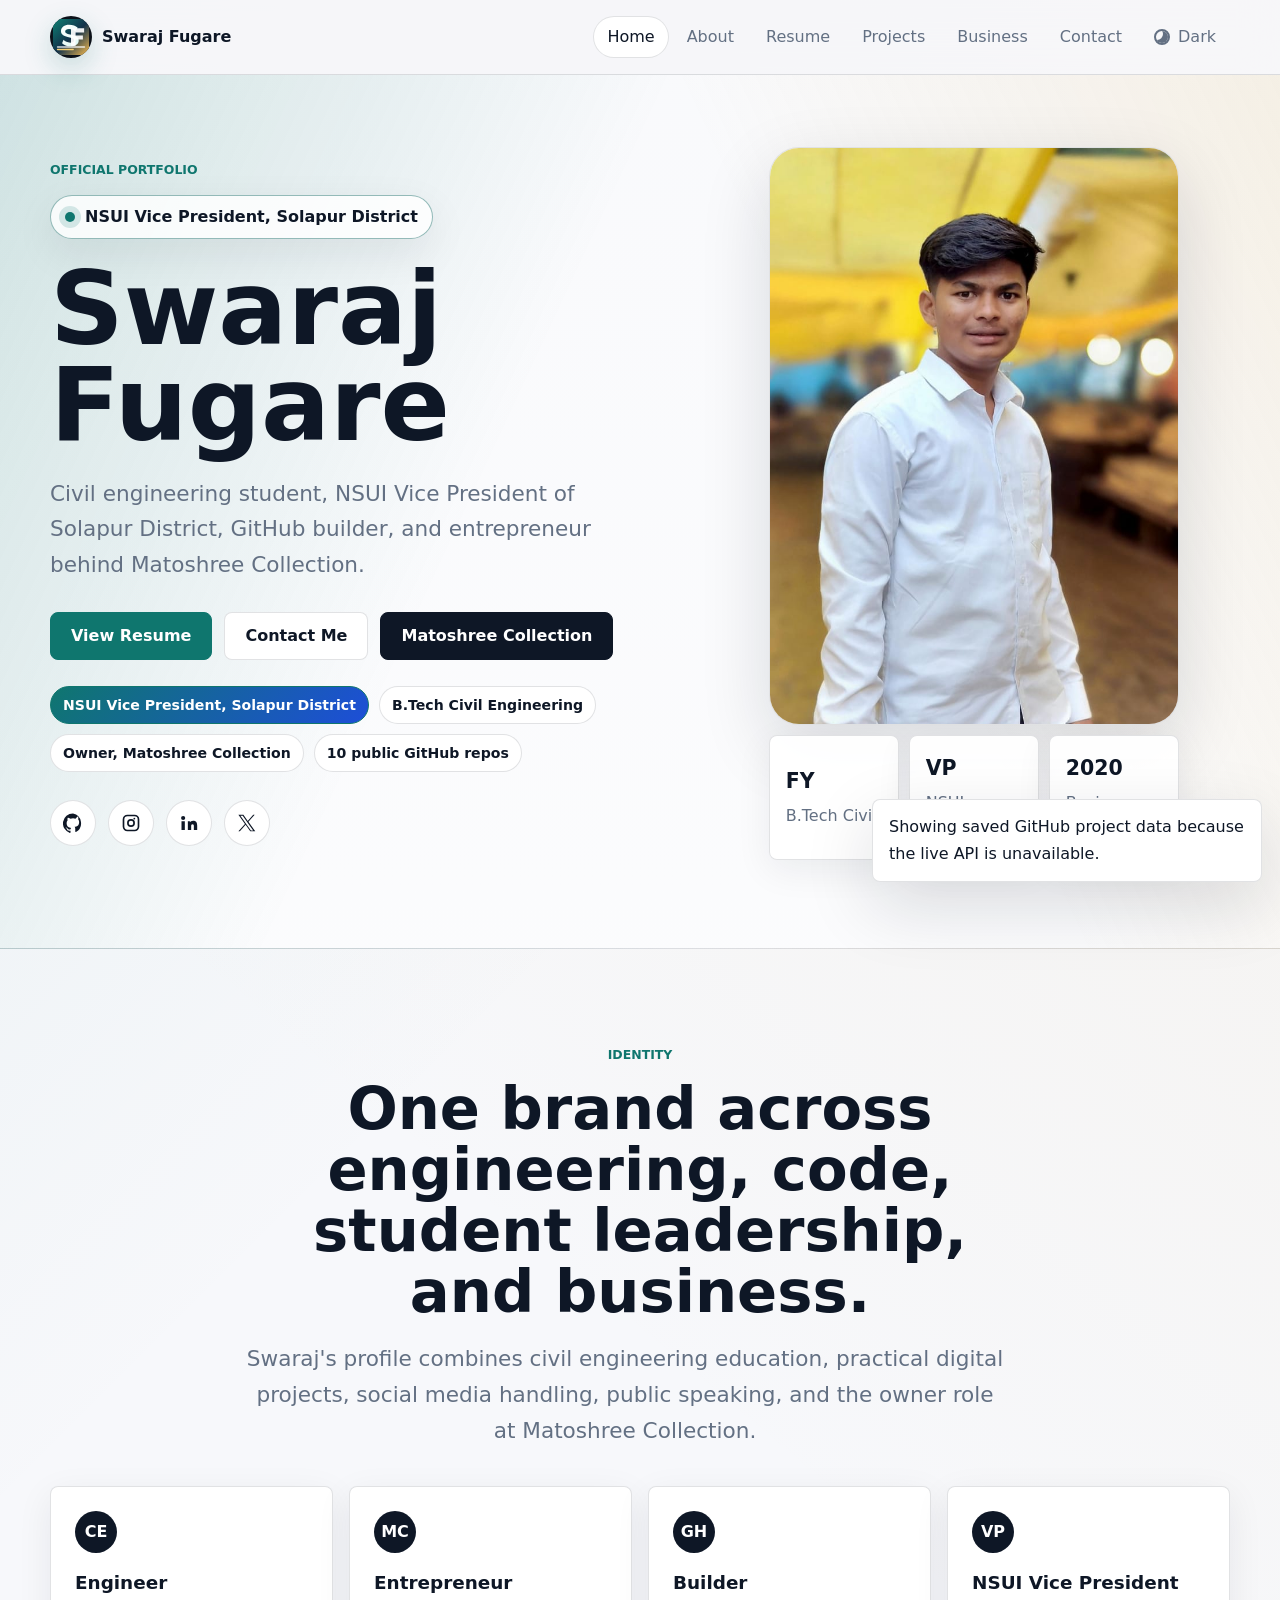
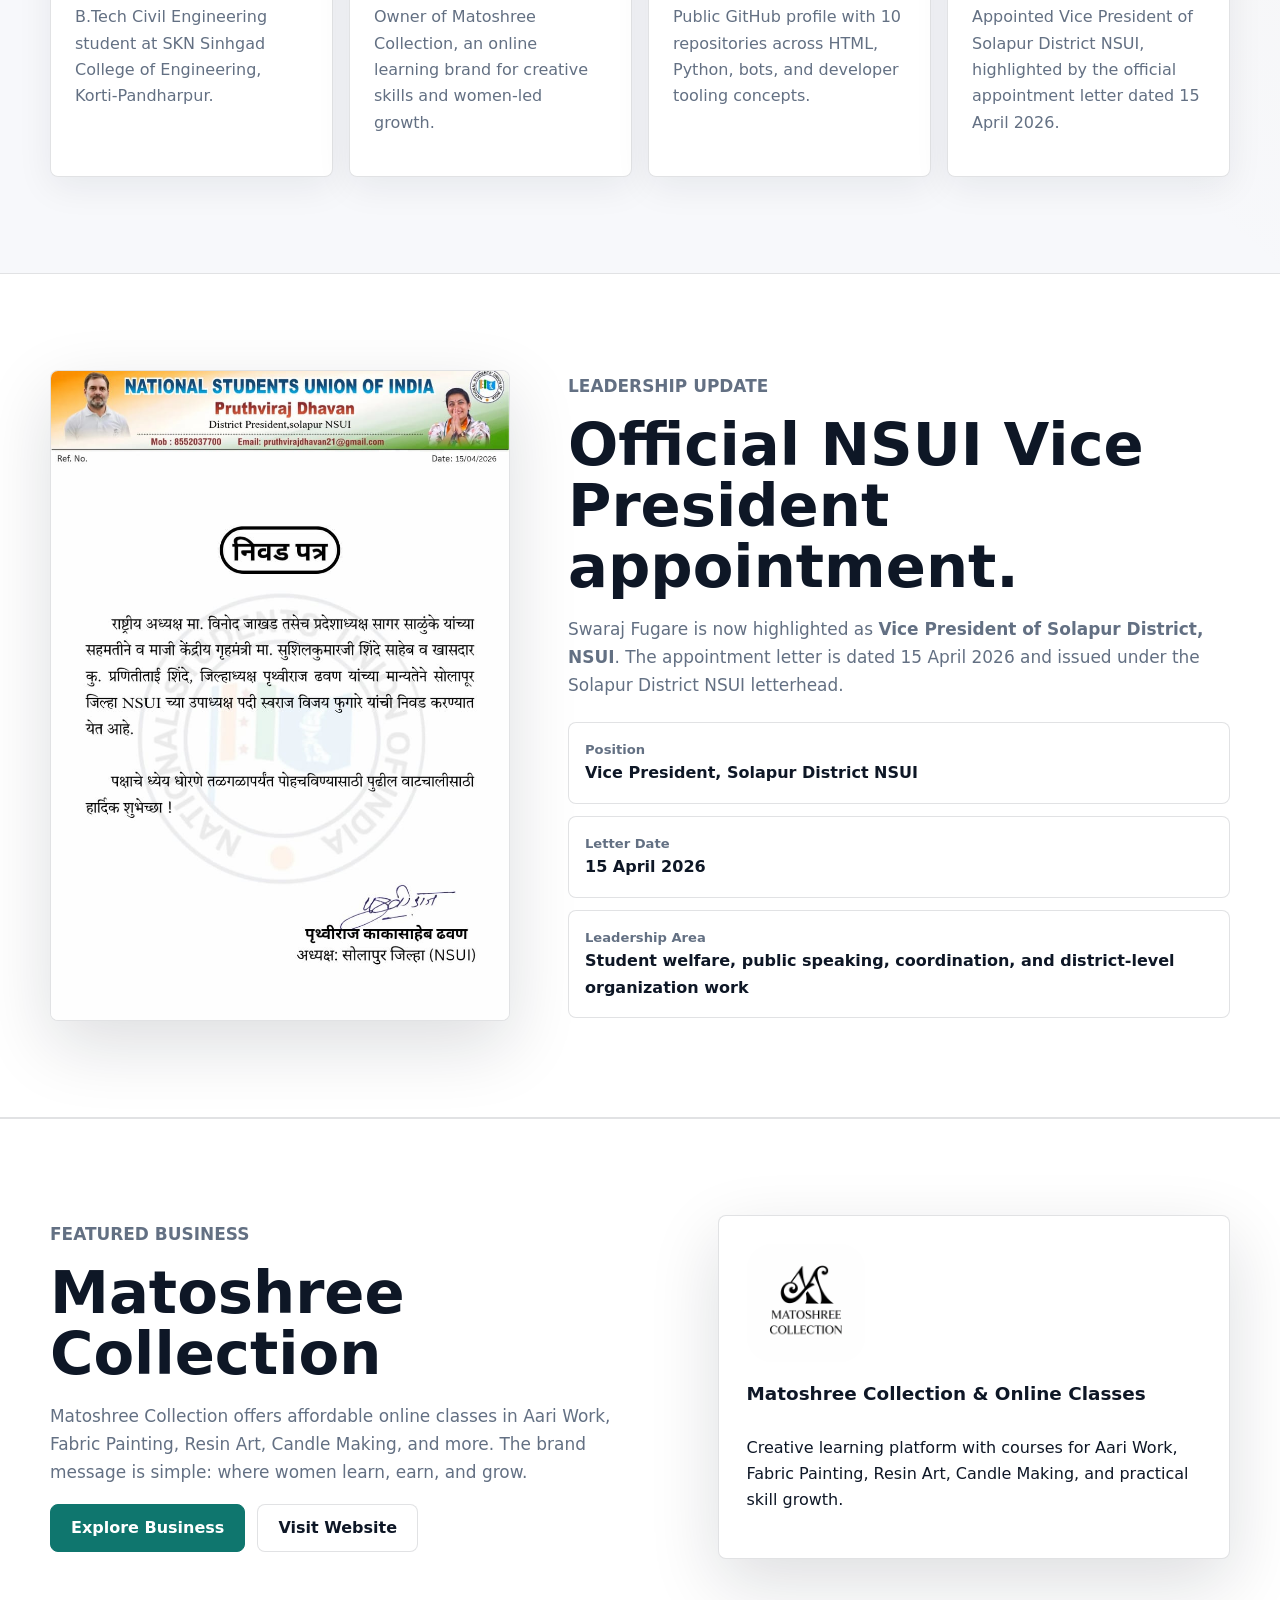
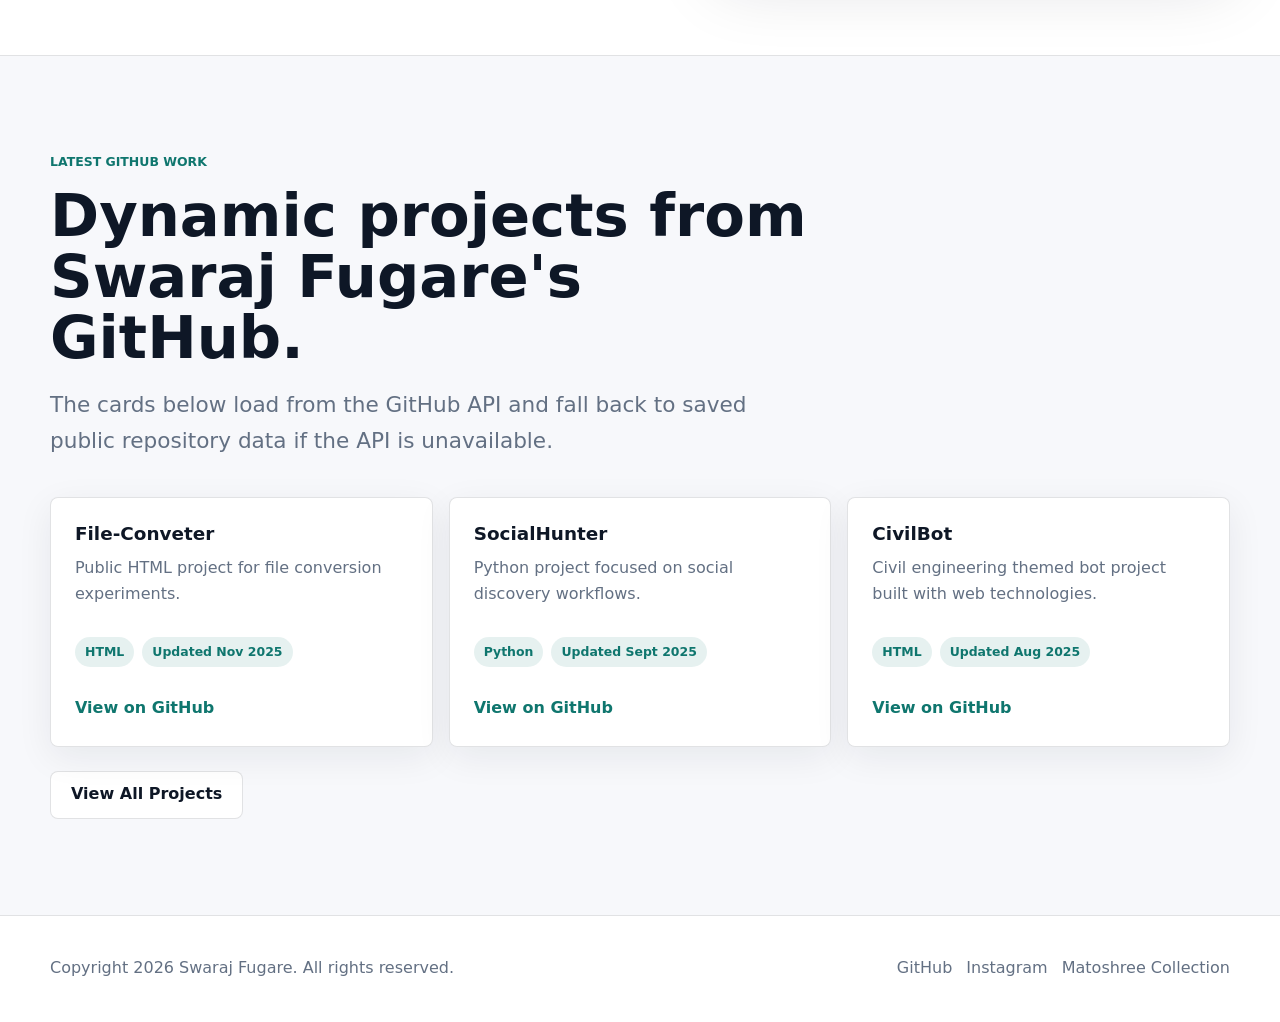
==== index.html @ b903ac4e "add all project" ====
<!DOCTYPE html>
<html lang="en-IN">
  <head>
    <meta charset="UTF-8" />
    <meta name="viewport" content="width=device-width, initial-scale=1.0" />
    <title>Swaraj Fugare | Engineer & Entrepreneur</title>
    <meta name="description" content="Swaraj Vijay Fugare is a B.Tech Civil Engineering student, NSUI Vice President of Solapur District, developer, and owner of Matoshree Collection." />
    <meta name="keywords" content="Swaraj Fugare, Swaraj Vijay Fugare, Engineer, Entrepreneur, Matoshree Collection, Civil Engineering, SKN Sinhgad College of Engineering" />
    <meta name="author" content="Swaraj Fugare" />
    <meta name="robots" content="index, follow, max-image-preview:large" />
    <link rel="canonical" href="https://swarajfugare.github.io/Portfolio/" />
    <meta name="theme-color" content="#0f766e" />

    <meta property="og:type" content="profile" />
    <meta property="og:title" content="Swaraj Fugare | Engineer & Entrepreneur" />
    <meta property="og:description" content="Official website of Swaraj Fugare: civil engineering student, NSUI Vice President of Solapur District, GitHub builder, and owner of Matoshree Collection." />
    <meta property="og:url" content="https://swarajfugare.github.io/Portfolio/" />
    <meta property="og:image" content="https://swarajfugare.github.io/Portfolio/assets/swaraj-fugare-official-portrait-2026.jpg" />
    <meta property="og:image:alt" content="Swaraj Fugare official profile photo" />
    <meta name="twitter:card" content="summary_large_image" />
    <meta name="twitter:title" content="Swaraj Fugare | Engineer & Entrepreneur" />
    <meta name="twitter:description" content="Explore Swaraj Fugare's engineering profile, resume, GitHub projects, and Matoshree Collection business." />
    <meta name="twitter:image" content="https://swarajfugare.github.io/Portfolio/assets/swaraj-fugare-official-portrait-2026.jpg" />

    <link rel="icon" href="assets/favicon.svg" type="image/svg+xml" />
    <link rel="apple-touch-icon" href="assets/swaraj-fugare-logo.svg" />
    <link rel="preload" as="image" href="assets/swaraj-fugare-official-portrait-2026.jpg" />
    <link rel="stylesheet" href="style.css" />
    <script type="application/ld+json">
      {
        "@context": "https://schema.org",
        "@graph": [
          {
            "@type": "Person",
            "@id": "https://swarajfugare.github.io/Portfolio/#person",
            "name": "Swaraj Fugare",
            "alternateName": "Swaraj Vijay Fugare",
            "url": "https://swarajfugare.github.io/Portfolio/",
            "image": "https://swarajfugare.github.io/Portfolio/assets/swaraj-fugare-official-portrait-2026.jpg",
            "email": "mailto:swarajfugare23@gmail.com",
            "telephone": "+919226299212",
            "jobTitle": ["Civil Engineering Student", "NSUI Vice President, Solapur District", "Entrepreneur"],
            "description": "Swaraj Vijay Fugare is a B.Tech Civil Engineering student at SKN Sinhgad College of Engineering, NSUI Vice President of Solapur District, a GitHub builder, and owner of Matoshree Collection.",
            "affiliation": [
              {
                "@type": "CollegeOrUniversity",
                "name": "SKN Sinhgad College of Engineering, Korti-Pandharpur"
              },
              {
                "@type": "Organization",
                "name": "National Students' Union of India (NSUI)"
              }
            ],
            "owns": {
              "@id": "https://swarajfugare.github.io/Portfolio/#matoshree"
            },
            "sameAs": [
              "https://github.com/swarajfugare",
              "https://www.instagram.com/swaraj.fugare_23",
              "https://www.linkedin.com/in/swaraj-fugare-87a934394/",
              "https://x.com/fugare6639",
              "https://matoshreecollection.in"
            ],
            "knowsAbout": [
              "Civil Engineering",
              "Public Speaking",
              "Leadership",
              "Student Coordination",
              "Social Media Handling",
              "Online Education",
              "Web Projects"
            ]
          },
          {
            "@type": "Organization",
            "@id": "https://swarajfugare.github.io/Portfolio/#matoshree",
            "name": "Matoshree Collection",
            "alternateName": "Matoshree Collection & Online Classes",
            "url": "https://matoshreecollection.in",
            "logo": "https://swarajfugare.github.io/Portfolio/assets/matoshree-collection-logo.png",
            "description": "Matoshree Collection offers affordable online classes in Aari Work, Fabric Painting, Resin Art, Candle Making, and more.",
            "email": "support@matoshreecollection.xyz",
            "telephone": "+919112726515",
            "foundingDate": "2020-06-01",
            "founder": {
              "@id": "https://swarajfugare.github.io/Portfolio/#person"
            },
            "sameAs": [
              "https://matoshreecollection.in",
              "https://instagram.com/matoshreecollection2024/",
              "https://www.youtube.com/@matoshreecollection2024"
            ]
          }
        ]
      }
    </script>
  </head>
  <body>
    <a class="skip-link" href="#main">Skip to content</a>
    <header class="site-header">
      <nav class="nav container" aria-label="Primary navigation">
        <a class="brand" href="./" aria-label="Swaraj Fugare home">
          <img class="brand-logo" src="assets/swaraj-fugare-logo.svg" width="42" height="42" alt="" />
          <span>Swaraj Fugare</span>
        </a>
        <button class="nav-toggle" type="button" aria-label="Open navigation" aria-expanded="false">
          <span></span><span></span><span></span>
        </button>
        <div class="nav-panel">
          <a class="is-active" href="./">Home</a>
          <a href="about/">About</a>
          <a href="resume/">Resume</a>
          <a href="projects/">Projects</a>
          <a href="matoshree-collection/">Business</a>
          <a href="contact/">Contact</a>
          <button class="theme-toggle" type="button" aria-label="Toggle dark mode" aria-pressed="false">
            <span class="theme-icon" aria-hidden="true"></span>
            <span class="theme-label">Dark</span>
          </button>
        </div>
      </nav>
    </header>

    <main id="main" class="page-shell">
      <section class="hero">
        <div class="container hero-grid">
          <div class="reveal">
            <p class="page-kicker">Official portfolio</p>
            <div class="status-ribbon"><span aria-hidden="true"></span> NSUI Vice President, Solapur District</div>
            <h1>Swaraj Fugare</h1>
            <p class="lead">
              Civil engineering student, NSUI Vice President of Solapur District, GitHub builder, and entrepreneur behind Matoshree Collection.
            </p>
            <div class="btn-row">
              <a class="btn btn-primary" href="resume/">View Resume</a>
              <a class="btn btn-secondary" href="contact/">Contact Me</a>
              <a class="btn btn-dark" href="matoshree-collection/">Matoshree Collection</a>
            </div>
            <div class="badge-row" aria-label="Swaraj Fugare highlights">
              <span class="badge badge-strong">NSUI Vice President, Solapur District</span>
              <span class="badge">B.Tech Civil Engineering</span>
              <span class="badge">Owner, Matoshree Collection</span>
              <span class="badge">10 public GitHub repos</span>
            </div>
            <div class="social-row" aria-label="Social links">
              <a href="https://github.com/swarajfugare" target="_blank" rel="noopener noreferrer" aria-label="GitHub profile"><svg viewBox="0 0 24 24" aria-hidden="true"><path d="M12 .5A12 12 0 0 0 8.2 23.9c.6.1.82-.26.82-.58v-2.1c-3.34.73-4.04-1.42-4.04-1.42-.55-1.4-1.34-1.77-1.34-1.77-1.1-.75.08-.74.08-.74 1.2.09 1.84 1.24 1.84 1.24 1.08 1.84 2.82 1.3 3.5 1 .11-.78.42-1.3.76-1.6-2.66-.3-5.46-1.34-5.46-5.94 0-1.31.47-2.38 1.24-3.22-.12-.3-.54-1.53.12-3.18 0 0 1-.32 3.3 1.23a11.46 11.46 0 0 1 6 0C17.02 4.36 18.02 4.3 18.02 4.3c.66 1.65.24 2.88.12 3.18.77.84 1.24 1.9 1.24 3.22 0 4.62-2.8 5.63-5.48 5.93.43.37.82 1.1.82 2.22v3.29c0 .32.22.7.83.58A12 12 0 0 0 12 .5Z"/></svg></a>
              <a href="https://www.instagram.com/swaraj.fugare_23" target="_blank" rel="noopener noreferrer" aria-label="Instagram profile"><svg viewBox="0 0 24 24" aria-hidden="true"><path d="M7.75 2h8.5A5.76 5.76 0 0 1 22 7.75v8.5A5.76 5.76 0 0 1 16.25 22h-8.5A5.76 5.76 0 0 1 2 16.25v-8.5A5.76 5.76 0 0 1 7.75 2Zm0 2A3.75 3.75 0 0 0 4 7.75v8.5A3.75 3.75 0 0 0 7.75 20h8.5A3.75 3.75 0 0 0 20 16.25v-8.5A3.75 3.75 0 0 0 16.25 4h-8.5ZM12 7.25A4.75 4.75 0 1 1 12 16.75 4.75 4.75 0 0 1 12 7.25Zm0 2A2.75 2.75 0 1 0 12 14.75 2.75 2.75 0 0 0 12 9.25Zm5.1-2.6a1.1 1.1 0 1 1-2.2 0 1.1 1.1 0 0 1 2.2 0Z"/></svg></a>
              <a href="https://www.linkedin.com/in/swaraj-fugare-87a934394/" target="_blank" rel="noopener noreferrer" aria-label="LinkedIn profile"><svg viewBox="0 0 24 24" aria-hidden="true"><path d="M4.98 3.5a2.5 2.5 0 1 1 0 5.001 2.5 2.5 0 0 1 0-5ZM3 9.75h4v10.75H3V9.75Zm6.25 0h3.84v1.47h.05c.54-.97 1.86-1.99 3.83-1.99 4.1 0 4.86 2.7 4.86 6.21v5.06h-4v-4.49c0-1.07-.02-2.45-1.49-2.45-1.5 0-1.73 1.17-1.73 2.38v4.56h-4V9.75Z"/></svg></a>
              <a href="https://x.com/fugare6639" target="_blank" rel="noopener noreferrer" aria-label="X profile"><svg viewBox="0 0 24 24" aria-hidden="true"><path d="M13.7 10.62 21.23 2h-1.79l-6.54 7.48L7.68 2H1.66l7.9 11.3L1.66 22h1.79l6.91-7.9L15.88 22h6.02l-8.2-11.38Zm-2.45 2.8-.8-1.13L4.08 3.32h2.74l5.13 7.23.8 1.13 6.68 9.42h-2.74l-5.44-7.68Z"/></svg></a>
            </div>
          </div>
          <div class="portrait-stage reveal">
            <div class="portrait-frame">
              <img src="assets/swaraj-fugare-official-portrait-2026.jpg" width="706" height="1261" alt="Swaraj Fugare official portrait" loading="eager" />
            </div>
            <div class="quick-stats">
              <div class="stat"><strong>FY</strong><span>B.Tech Civil</span></div>
              <div class="stat"><strong>VP</strong><span>NSUI Solapur</span></div>
              <div class="stat"><strong>2020</strong><span>Business founded</span></div>
            </div>
          </div>
        </div>
      </section>

      <section class="section">
        <div class="container">
          <div class="section-head centered reveal">
            <p class="eyebrow">Identity</p>
            <h2>One brand across engineering, code, student leadership, and business.</h2>
            <p class="lead">
              Swaraj's profile combines civil engineering education, practical digital projects, social media handling, public speaking, and the owner role at Matoshree Collection.
            </p>
          </div>
          <div class="grid-4">
            <article class="card reveal"><span class="icon-pill">CE</span><h3>Engineer</h3><p>B.Tech Civil Engineering student at SKN Sinhgad College of Engineering, Korti-Pandharpur.</p></article>
            <article class="card reveal"><span class="icon-pill">MC</span><h3>Entrepreneur</h3><p>Owner of Matoshree Collection, an online learning brand for creative skills and women-led growth.</p></article>
            <article class="card reveal"><span class="icon-pill">GH</span><h3>Builder</h3><p>Public GitHub profile with 10 repositories across HTML, Python, bots, and developer tooling concepts.</p></article>
            <article class="card reveal"><span class="icon-pill">VP</span><h3>NSUI Vice President</h3><p>Appointed Vice President of Solapur District NSUI, highlighted by the official appointment letter dated 15 April 2026.</p></article>
          </div>
        </div>
      </section>

      <section class="section feature-band">
        <div class="container proof-grid">
          <div class="letter-card reveal">
            <img src="assets/nsui-vice-president-appointment-letter-2026.jpg" width="904" height="1280" alt="NSUI appointment letter appointing Swaraj Fugare as Vice President of Solapur District" loading="lazy" />
          </div>
          <div class="story-block reveal">
            <p class="eyebrow">Leadership update</p>
            <h2>Official NSUI Vice President appointment.</h2>
            <p>
              Swaraj Fugare is now highlighted as <strong>Vice President of Solapur District, NSUI</strong>. The appointment letter is dated 15 April 2026 and issued under the Solapur District NSUI letterhead.
            </p>
            <div class="proof-list">
              <div><span>Position</span><strong>Vice President, Solapur District NSUI</strong></div>
              <div><span>Letter Date</span><strong>15 April 2026</strong></div>
              <div><span>Leadership Area</span><strong>Student welfare, public speaking, coordination, and district-level organization work</strong></div>
            </div>
          </div>
        </div>
      </section>

      <section class="section feature-band">
        <div class="container split-grid">
          <div class="story-block reveal">
            <p class="eyebrow">Featured business</p>
            <h2>Matoshree Collection</h2>
            <p>
              Matoshree Collection offers affordable online classes in Aari Work, Fabric Painting, Resin Art, Candle Making, and more. The brand message is simple: where women learn, earn, and grow.
            </p>
            <div class="btn-row">
              <a class="btn btn-primary" href="matoshree-collection/">Explore Business</a>
              <a class="btn btn-secondary" href="https://matoshreecollection.in" target="_blank" rel="noopener noreferrer">Visit Website</a>
            </div>
          </div>
          <div class="business-hero-card reveal">
            <img class="business-logo" src="assets/matoshree-collection-logo.png" width="1024" height="1024" alt="Matoshree Collection logo" loading="lazy" />
            <h3>Matoshree Collection & Online Classes</h3>
            <p>Creative learning platform with courses for Aari Work, Fabric Painting, Resin Art, Candle Making, and practical skill growth.</p>
          </div>
        </div>
      </section>

      <section class="section">
        <div class="container">
          <div class="section-head reveal">
            <p class="eyebrow">Latest GitHub work</p>
            <h2>Dynamic projects from Swaraj Fugare's GitHub.</h2>
            <p class="lead">The cards below load from the GitHub API and fall back to saved public repository data if the API is unavailable.</p>
          </div>
          <div class="project-grid" data-github-preview></div>
          <div class="btn-row section-action">
            <a class="btn btn-secondary" href="projects/">View All Projects</a>
          </div>
        </div>
      </section>
    </main>

    <footer class="site-footer">
      <div class="container footer-inner">
        <p>Copyright <span id="year">2026</span> Swaraj Fugare. All rights reserved.</p>
        <div class="footer-links">
          <a href="https://github.com/swarajfugare" target="_blank" rel="noopener noreferrer">GitHub</a>
          <a href="https://www.instagram.com/swaraj.fugare_23" target="_blank" rel="noopener noreferrer">Instagram</a>
          <a href="https://matoshreecollection.in" target="_blank" rel="noopener noreferrer">Matoshree Collection</a>
        </div>
      </div>
    </footer>
    <div class="toast" role="status" aria-live="polite"></div>
    <script src="script.js"></script>
  </body>
</html>
---- style.css ----
:root {
  color-scheme: light;
  --bg: #f7f8fb;
  --surface: #ffffff;
  --surface-2: #eef3f7;
  --ink: #0e1726;
  --muted: #637083;
  --line: rgba(14, 23, 38, 0.12);
  --teal: #0f766e;
  --teal-2: #0d9488;
  --blue: #1d4ed8;
  --coral: #ef7b45;
  --gold: #d6a84f;
  --shadow: 0 24px 70px rgba(14, 23, 38, 0.14);
  --radius: 8px;
  --max: 1180px;
}

[data-theme="dark"] {
  color-scheme: dark;
  --bg: #0c1118;
  --surface: #131a23;
  --surface-2: #1a2430;
  --ink: #f5f7fb;
  --muted: #a6b0c2;
  --line: rgba(245, 247, 251, 0.14);
  --teal: #2dd4bf;
  --teal-2: #5eead4;
  --blue: #7aa2ff;
  --coral: #f59e6c;
  --gold: #f5d484;
  --shadow: 0 28px 80px rgba(0, 0, 0, 0.38);
}

* {
  box-sizing: border-box;
}

html {
  scroll-behavior: smooth;
}

body {
  margin: 0;
  font-family: Inter, ui-sans-serif, system-ui, -apple-system, BlinkMacSystemFont, "Segoe UI", sans-serif;
  color: var(--ink);
  background:
    linear-gradient(135deg, color-mix(in srgb, var(--teal) 7%, transparent), transparent 28%),
    linear-gradient(220deg, color-mix(in srgb, var(--gold) 9%, transparent), transparent 36%),
    var(--bg);
  line-height: 1.65;
  text-rendering: optimizeLegibility;
}

img,
svg {
  display: block;
}

img {
  max-width: 100%;
}

a {
  color: inherit;
  text-decoration: none;
}

button,
input,
textarea {
  font: inherit;
}

::selection {
  color: #ffffff;
  background: var(--teal);
}

.page-shell {
  opacity: 1;
  transform: none;
}

.container {
  width: min(100% - 32px, var(--max));
  margin: 0 auto;
}

.skip-link {
  position: fixed;
  top: 12px;
  left: 12px;
  z-index: 100;
  padding: 10px 14px;
  color: #ffffff;
  background: var(--ink);
  border-radius: var(--radius);
  transform: translateY(-140%);
}

.skip-link:focus {
  transform: translateY(0);
}

.site-header {
  position: sticky;
  top: 0;
  z-index: 50;
  border-bottom: 1px solid var(--line);
  background: color-mix(in srgb, var(--bg) 88%, transparent);
  backdrop-filter: blur(18px);
}

.nav {
  min-height: 74px;
  display: flex;
  align-items: center;
  justify-content: space-between;
  gap: 20px;
}

.brand {
  display: inline-flex;
  align-items: center;
  gap: 10px;
  font-weight: 900;
  letter-spacing: 0;
}

.brand-logo {
  width: 42px;
  height: 42px;
  flex: 0 0 42px;
  border-radius: 50%;
  box-shadow: 0 10px 28px rgba(15, 118, 110, 0.22);
}

.nav-panel {
  display: flex;
  align-items: center;
  gap: 4px;
}

.nav-panel a,
.theme-toggle {
  min-height: 42px;
  display: inline-flex;
  align-items: center;
  gap: 8px;
  padding: 0 13px;
  border: 1px solid transparent;
  border-radius: 999px;
  color: var(--muted);
  background: transparent;
  cursor: pointer;
  transition: color 180ms ease, background 180ms ease, border-color 180ms ease;
}

.nav-panel a:hover,
.nav-panel a.is-active,
.theme-toggle:hover {
  color: var(--ink);
  border-color: var(--line);
  background: var(--surface);
}

.theme-icon {
  width: 16px;
  height: 16px;
  border: 2px solid currentColor;
  border-radius: 50%;
  box-shadow: inset -5px -3px 0 currentColor;
}

.nav-toggle {
  display: none;
  width: 44px;
  height: 44px;
  border: 1px solid var(--line);
  border-radius: 50%;
  color: var(--ink);
  background: var(--surface);
  cursor: pointer;
}

.nav-toggle span {
  width: 18px;
  height: 2px;
  display: block;
  margin: 4px auto;
  background: currentColor;
  transition: opacity 180ms ease, transform 180ms ease;
}

.section {
  padding: 96px 0;
}

.section-sm {
  padding: 64px 0;
}

.hero,
.page-hero {
  position: relative;
  overflow: hidden;
  border-bottom: 1px solid var(--line);
  background:
    linear-gradient(115deg, color-mix(in srgb, var(--teal) 18%, transparent), transparent 40%),
    linear-gradient(245deg, color-mix(in srgb, var(--gold) 13%, transparent), transparent 36%),
    linear-gradient(180deg, color-mix(in srgb, var(--surface) 24%, var(--bg)), color-mix(in srgb, var(--surface) 52%, var(--bg)));
}

.hero {
  min-height: calc(100svh - 74px);
  display: grid;
  align-items: center;
  padding: 72px 0 88px;
}

.page-hero {
  padding: 88px 0 72px;
}

.hero-grid,
.split-grid,
.contact-grid {
  display: grid;
  grid-template-columns: minmax(0, 1.06fr) minmax(320px, 0.94fr);
  align-items: center;
  gap: clamp(42px, 7vw, 96px);
}

.page-kicker,
.eyebrow {
  margin: 0 0 14px;
  color: var(--teal);
  font-size: 0.78rem;
  font-weight: 900;
  text-transform: uppercase;
}

h1,
h2,
h3,
p {
  margin-top: 0;
}

h1 {
  max-width: 920px;
  margin-bottom: 22px;
  font-size: clamp(3rem, 8vw, 6.7rem);
  line-height: 0.94;
  letter-spacing: 0;
}

.page-hero h1 {
  font-size: clamp(2.6rem, 7vw, 5.8rem);
}

h2 {
  margin-bottom: 18px;
  font-size: clamp(2rem, 4.8vw, 3.7rem);
  line-height: 1.03;
  letter-spacing: 0;
}

h3 {
  margin-bottom: 10px;
  font-size: 1.15rem;
  line-height: 1.25;
}

.lead {
  max-width: 760px;
  color: var(--muted);
  font-size: clamp(1.08rem, 2vw, 1.35rem);
}

.hero .lead {
  margin-bottom: 30px;
}

.btn-row {
  display: flex;
  flex-wrap: wrap;
  gap: 12px;
}

.section-action {
  margin-top: 24px;
}

.btn {
  min-height: 48px;
  display: inline-flex;
  align-items: center;
  justify-content: center;
  gap: 10px;
  padding: 0 20px;
  border: 1px solid var(--line);
  border-radius: var(--radius);
  font-weight: 850;
  transition: transform 180ms ease, background 180ms ease, border-color 180ms ease;
}

.btn:hover {
  transform: translateY(-2px);
}

.btn-primary {
  color: #ffffff;
  border-color: var(--teal);
  background: var(--teal);
}

.btn-secondary {
  background: var(--surface);
}

.btn-dark {
  color: #ffffff;
  border-color: var(--ink);
  background: var(--ink);
}

.social-row {
  display: flex;
  flex-wrap: wrap;
  align-items: center;
  gap: 12px;
  margin-top: 28px;
}

.social-row a {
  width: 46px;
  height: 46px;
  display: grid;
  place-items: center;
  border: 1px solid var(--line);
  border-radius: 50%;
  color: var(--ink);
  background: var(--surface);
  transition: color 180ms ease, transform 180ms ease, border-color 180ms ease;
}

.social-row a:hover {
  color: var(--teal);
  border-color: var(--teal);
  transform: translateY(-2px);
}

.social-row svg {
  width: 20px;
  height: 20px;
  fill: currentColor;
}

.portrait-stage {
  justify-self: center;
  width: min(84vw, 410px);
}

.portrait-frame {
  overflow: hidden;
  border: 1px solid var(--line);
  border-radius: 30px;
  background: var(--surface);
  box-shadow: var(--shadow);
}

.portrait-frame img {
  width: 100%;
  height: auto;
  aspect-ratio: 4 / 5.65;
  object-fit: cover;
  object-position: center top;
}

.status-ribbon {
  display: inline-flex;
  align-items: center;
  gap: 10px;
  min-height: 44px;
  margin: 0 0 22px;
  padding: 0 14px;
  border: 1px solid color-mix(in srgb, var(--teal) 36%, var(--line));
  border-radius: 999px;
  color: var(--ink);
  background: color-mix(in srgb, var(--surface) 82%, transparent);
  box-shadow: 0 14px 40px rgba(14, 23, 38, 0.08);
  font-weight: 900;
}

.status-ribbon span {
  width: 10px;
  height: 10px;
  border-radius: 50%;
  background: var(--teal);
  box-shadow: 0 0 0 6px color-mix(in srgb, var(--teal) 16%, transparent);
}

.quick-stats {
  display: grid;
  grid-template-columns: repeat(3, 1fr);
  gap: 10px;
  margin-top: 10px;
}

.stat,
.card,
.project-card,
.social-card,
.timeline-item,
.contact-panel,
.business-card {
  border: 1px solid var(--line);
  border-radius: var(--radius);
  background: color-mix(in srgb, var(--surface) 94%, transparent);
  box-shadow: 0 10px 36px rgba(14, 23, 38, 0.07);
}

.stat {
  min-height: 92px;
  padding: 16px;
  display: grid;
  align-content: center;
  gap: 4px;
}

.stat strong {
  font-size: 1.28rem;
}

.stat span,
.muted,
.card p,
.project-card p,
.timeline-item p,
.social-card p,
.business-card p,
.contact-panel p {
  color: var(--muted);
}

.badge-row {
  display: flex;
  flex-wrap: wrap;
  gap: 10px;
  margin-top: 26px;
}

.badge {
  display: inline-flex;
  align-items: center;
  gap: 8px;
  min-height: 38px;
  padding: 0 12px;
  border: 1px solid var(--line);
  border-radius: 999px;
  color: var(--ink);
  background: var(--surface);
  font-weight: 800;
  font-size: 0.88rem;
}

.badge-strong {
  color: #ffffff;
  border-color: var(--teal);
  background: linear-gradient(135deg, var(--teal), var(--blue));
}

.section-head {
  max-width: 790px;
  margin-bottom: 38px;
}

.section-head.centered {
  margin-inline: auto;
  text-align: center;
}

.grid-2,
.grid-3,
.grid-4,
.project-grid,
.timeline,
.social-grid {
  display: grid;
  gap: 16px;
}

.grid-2 {
  grid-template-columns: repeat(2, 1fr);
}

.grid-3,
.project-grid {
  grid-template-columns: repeat(3, 1fr);
}

.grid-4 {
  grid-template-columns: repeat(4, 1fr);
}

.card,
.business-card {
  min-height: 210px;
  padding: 24px;
  transition: transform 180ms ease, border-color 180ms ease;
}

.card:hover,
.project-card:hover,
.social-card:hover,
.business-card:hover {
  border-color: color-mix(in srgb, var(--teal) 55%, var(--line));
  transform: translateY(-4px);
}

.icon-pill {
  width: 42px;
  height: 42px;
  display: grid;
  place-items: center;
  margin-bottom: 18px;
  border-radius: 50%;
  color: #ffffff;
  background: var(--ink);
  font-weight: 900;
}

.feature-band {
  border-block: 1px solid var(--line);
  background: var(--surface);
}

.story-block {
  max-width: 850px;
}

.story-block p {
  color: var(--muted);
  font-size: 1.06rem;
}

.timeline {
  grid-template-columns: 1fr;
}

.timeline-item {
  position: relative;
  display: grid;
  grid-template-columns: 170px minmax(0, 1fr);
  gap: 22px;
  padding: 24px;
}

.timeline-date {
  color: var(--teal);
  font-weight: 900;
}

.resume-preview {
  overflow: hidden;
  border: 1px solid var(--line);
  border-radius: var(--radius);
  background: var(--surface);
  box-shadow: var(--shadow);
}

.resume-preview img {
  width: 100%;
  height: auto;
}

.project-card {
  min-height: 250px;
  display: flex;
  flex-direction: column;
  padding: 24px;
  transition: transform 180ms ease, border-color 180ms ease;
}

.project-card .repo-meta {
  display: flex;
  flex-wrap: wrap;
  gap: 8px;
  margin: 14px 0 18px;
}

.repo-chip {
  display: inline-flex;
  align-items: center;
  min-height: 30px;
  padding: 0 10px;
  border-radius: 999px;
  color: var(--teal);
  background: color-mix(in srgb, var(--teal) 10%, transparent);
  font-size: 0.78rem;
  font-weight: 850;
}

.project-card a {
  width: fit-content;
  margin-top: auto;
  color: var(--teal);
  font-weight: 900;
}

.business-hero-card {
  display: grid;
  gap: 20px;
  padding: 28px;
  border: 1px solid var(--line);
  border-radius: var(--radius);
  background: var(--surface);
  box-shadow: var(--shadow);
}

.proof-grid {
  display: grid;
  grid-template-columns: minmax(280px, 0.82fr) minmax(0, 1.18fr);
  align-items: center;
  gap: clamp(26px, 5vw, 58px);
}

.letter-card {
  overflow: hidden;
  border: 1px solid var(--line);
  border-radius: var(--radius);
  background: var(--surface);
  box-shadow: var(--shadow);
}

.letter-card img {
  width: 100%;
  height: auto;
}

.proof-list {
  display: grid;
  gap: 12px;
  margin-top: 22px;
}

.proof-list div {
  padding: 16px;
  border: 1px solid var(--line);
  border-radius: var(--radius);
  background: color-mix(in srgb, var(--surface) 88%, transparent);
}

.proof-list span {
  display: block;
  color: var(--muted);
  font-size: 0.82rem;
  font-weight: 850;
}

.business-logo {
  width: 118px;
  height: 118px;
  border-radius: 26px;
  object-fit: cover;
}

.social-grid {
  grid-template-columns: repeat(4, 1fr);
}

.social-card {
  min-height: 154px;
  padding: 22px;
  transition: transform 180ms ease, border-color 180ms ease;
}

.social-card strong {
  display: block;
  margin-bottom: 6px;
  font-size: 1.08rem;
}

.contact-panel {
  padding: 28px;
}

.form-grid {
  display: grid;
  gap: 14px;
}

.field {
  display: grid;
  gap: 8px;
}

.field span {
  color: var(--muted);
  font-size: 0.86rem;
  font-weight: 800;
}

.field input,
.field textarea {
  width: 100%;
  border: 1px solid var(--line);
  border-radius: var(--radius);
  padding: 14px 14px;
  color: var(--ink);
  background: var(--surface-2);
  outline: none;
}

.field textarea {
  min-height: 142px;
  resize: vertical;
}

.field input:focus,
.field textarea:focus {
  border-color: var(--teal);
  box-shadow: 0 0 0 4px color-mix(in srgb, var(--teal) 16%, transparent);
}

.contact-list {
  display: grid;
  gap: 12px;
}

.contact-list a,
.contact-list div {
  padding: 16px;
  border: 1px solid var(--line);
  border-radius: var(--radius);
  background: var(--surface);
}

.contact-list span {
  display: block;
  color: var(--muted);
  font-size: 0.82rem;
  font-weight: 800;
}

.site-footer {
  border-top: 1px solid var(--line);
  background: var(--surface);
}

.footer-inner {
  min-height: 106px;
  display: flex;
  align-items: center;
  justify-content: space-between;
  gap: 24px;
  color: var(--muted);
}

.footer-inner p {
  margin: 0;
}

.footer-links {
  display: flex;
  flex-wrap: wrap;
  gap: 14px;
}

.footer-links a:hover {
  color: var(--teal);
}

.reveal {
  opacity: 0;
  transform: translateY(18px);
  transition: opacity 620ms ease, transform 620ms ease;
}

.reveal.is-visible {
  opacity: 1;
  transform: translateY(0);
}

.toast {
  position: fixed;
  right: 18px;
  bottom: 18px;
  z-index: 80;
  width: min(390px, calc(100vw - 36px));
  padding: 14px 16px;
  border: 1px solid var(--line);
  border-radius: var(--radius);
  color: var(--ink);
  background: var(--surface);
  box-shadow: var(--shadow);
  opacity: 0;
  pointer-events: none;
  transform: translateY(10px);
  transition: opacity 180ms ease, transform 180ms ease;
}

.toast.is-visible {
  opacity: 1;
  transform: translateY(0);
}

@media (max-width: 980px) {
  .nav-toggle {
    display: block;
  }

  .nav-panel {
    position: fixed;
    top: 74px;
    right: 16px;
    left: 16px;
    display: grid;
    gap: 8px;
    padding: 14px;
    border: 1px solid var(--line);
    border-radius: var(--radius);
    background: var(--surface);
    box-shadow: var(--shadow);
    opacity: 0;
    pointer-events: none;
    transform: translateY(-8px);
    transition: opacity 180ms ease, transform 180ms ease;
  }

  .nav-panel.is-open {
    opacity: 1;
    pointer-events: auto;
    transform: translateY(0);
  }

  .nav-panel a,
  .theme-toggle {
    justify-content: center;
    border-color: var(--line);
  }

  .nav-toggle.is-open span:nth-child(1) {
    transform: translateY(6px) rotate(45deg);
  }

  .nav-toggle.is-open span:nth-child(2) {
    opacity: 0;
  }

  .nav-toggle.is-open span:nth-child(3) {
    transform: translateY(-6px) rotate(-45deg);
  }

  .hero-grid,
  .split-grid,
  .contact-grid,
  .proof-grid {
    grid-template-columns: 1fr;
  }

  .grid-3,
  .grid-4,
  .project-grid,
  .social-grid {
    grid-template-columns: repeat(2, 1fr);
  }
}

@media (max-width: 680px) {
  .container {
    width: min(100% - 24px, var(--max));
  }

  .section {
    padding: 68px 0;
  }

  .hero {
    min-height: auto;
    padding: 54px 0 68px;
  }

  .page-hero {
    padding: 62px 0 56px;
  }

  .brand span:last-child {
    max-width: 155px;
    overflow: hidden;
    text-overflow: ellipsis;
    white-space: nowrap;
  }

  .btn-row {
    display: grid;
  }

  .btn {
    width: 100%;
  }

  .quick-stats,
  .grid-2,
  .grid-3,
  .grid-4,
  .project-grid,
  .social-grid {
    grid-template-columns: 1fr;
  }

  .timeline-item {
    grid-template-columns: 1fr;
  }

  .footer-inner {
    padding: 26px 0;
    align-items: flex-start;
    flex-direction: column;
  }
}

@media (prefers-reduced-motion: reduce) {
  *,
  *::before,
  *::after {
    scroll-behavior: auto !important;
    transition-duration: 0.001ms !important;
    animation-duration: 0.001ms !important;
  }

  .page-shell,
  .reveal {
    opacity: 1;
    transform: none;
  }
}
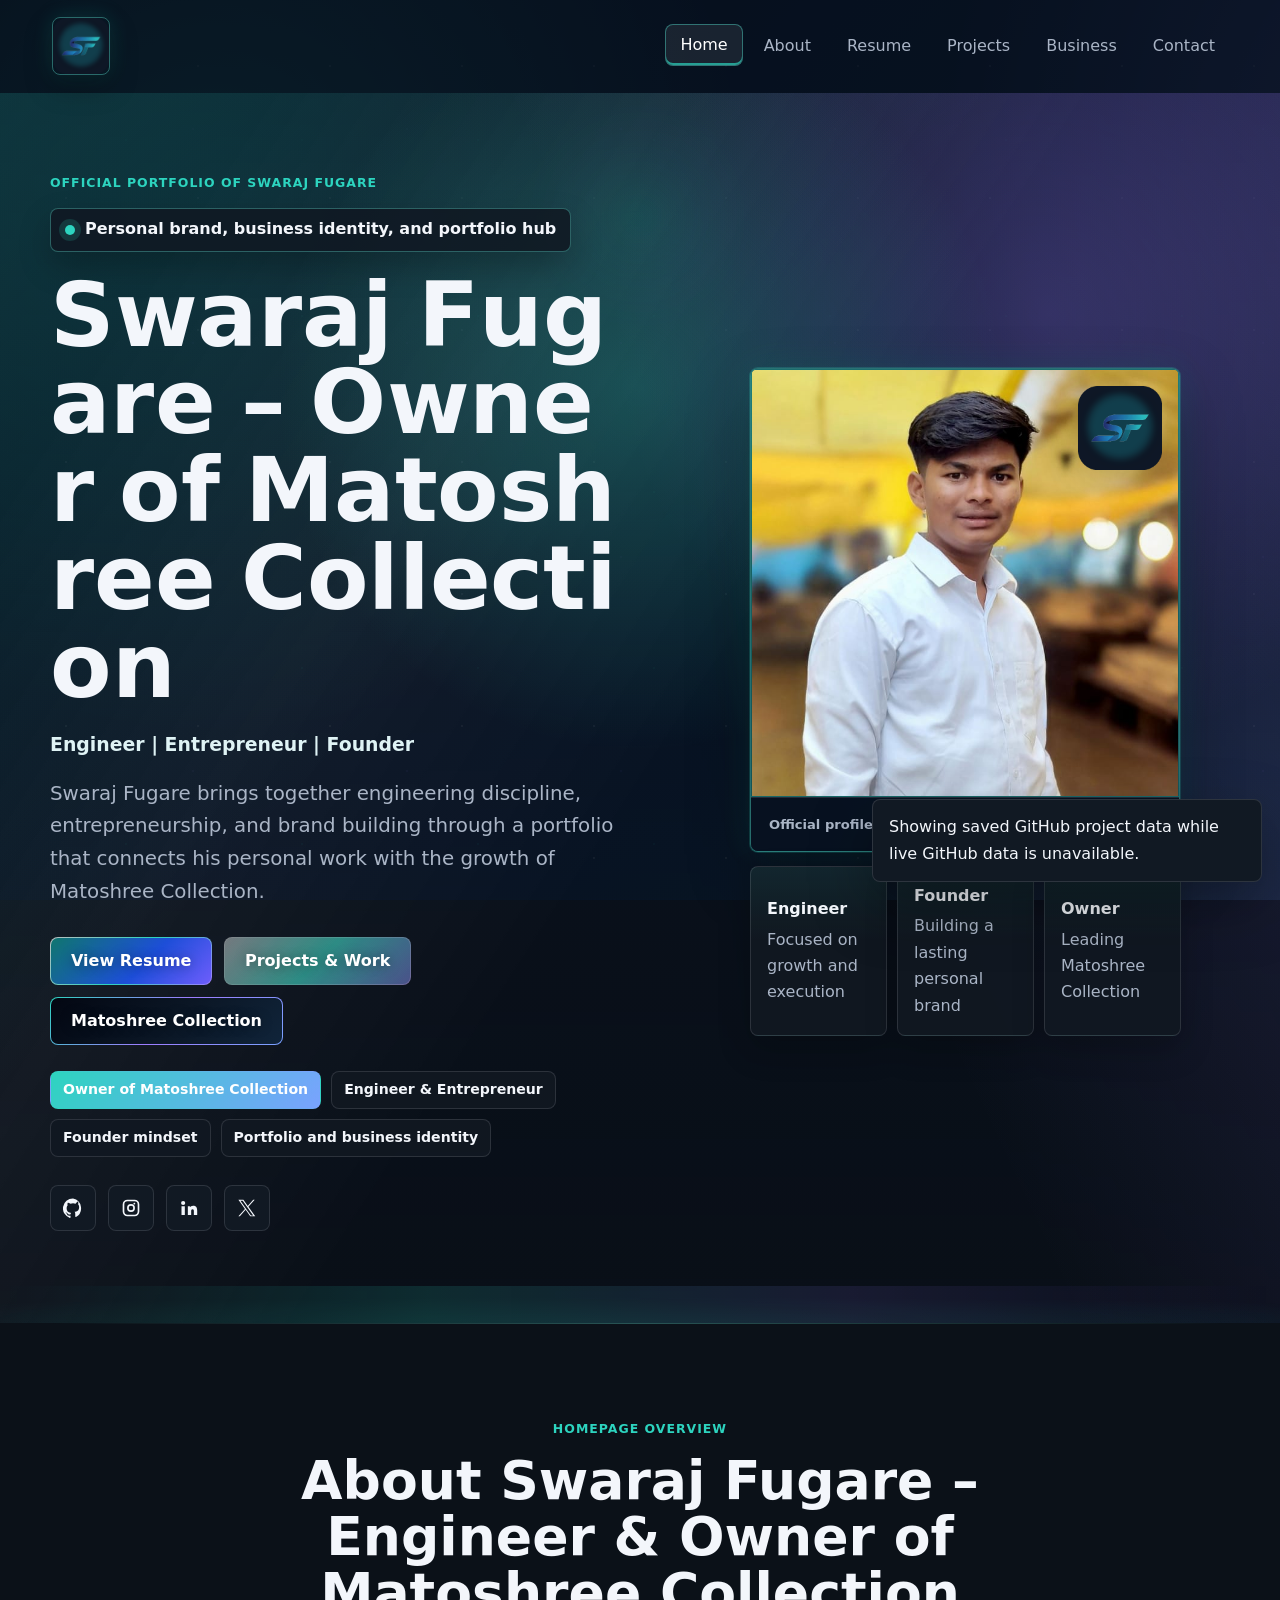
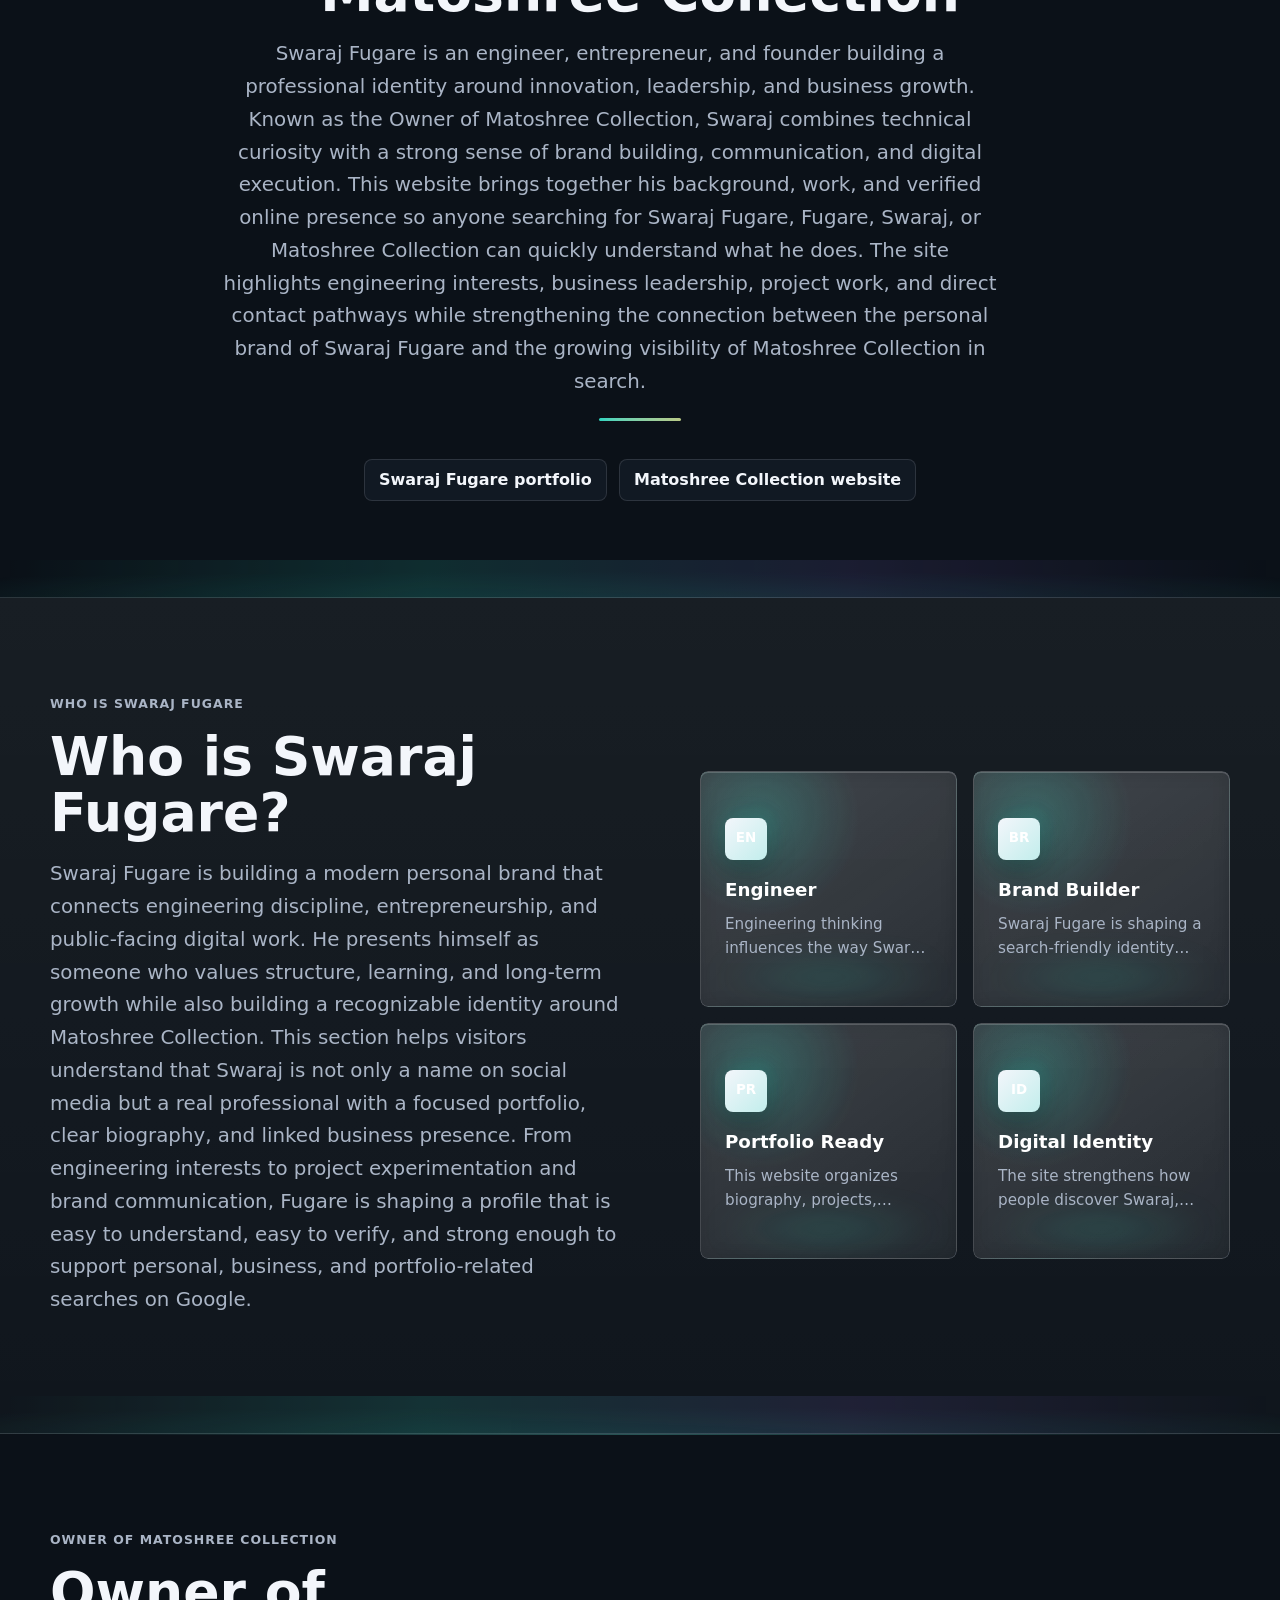
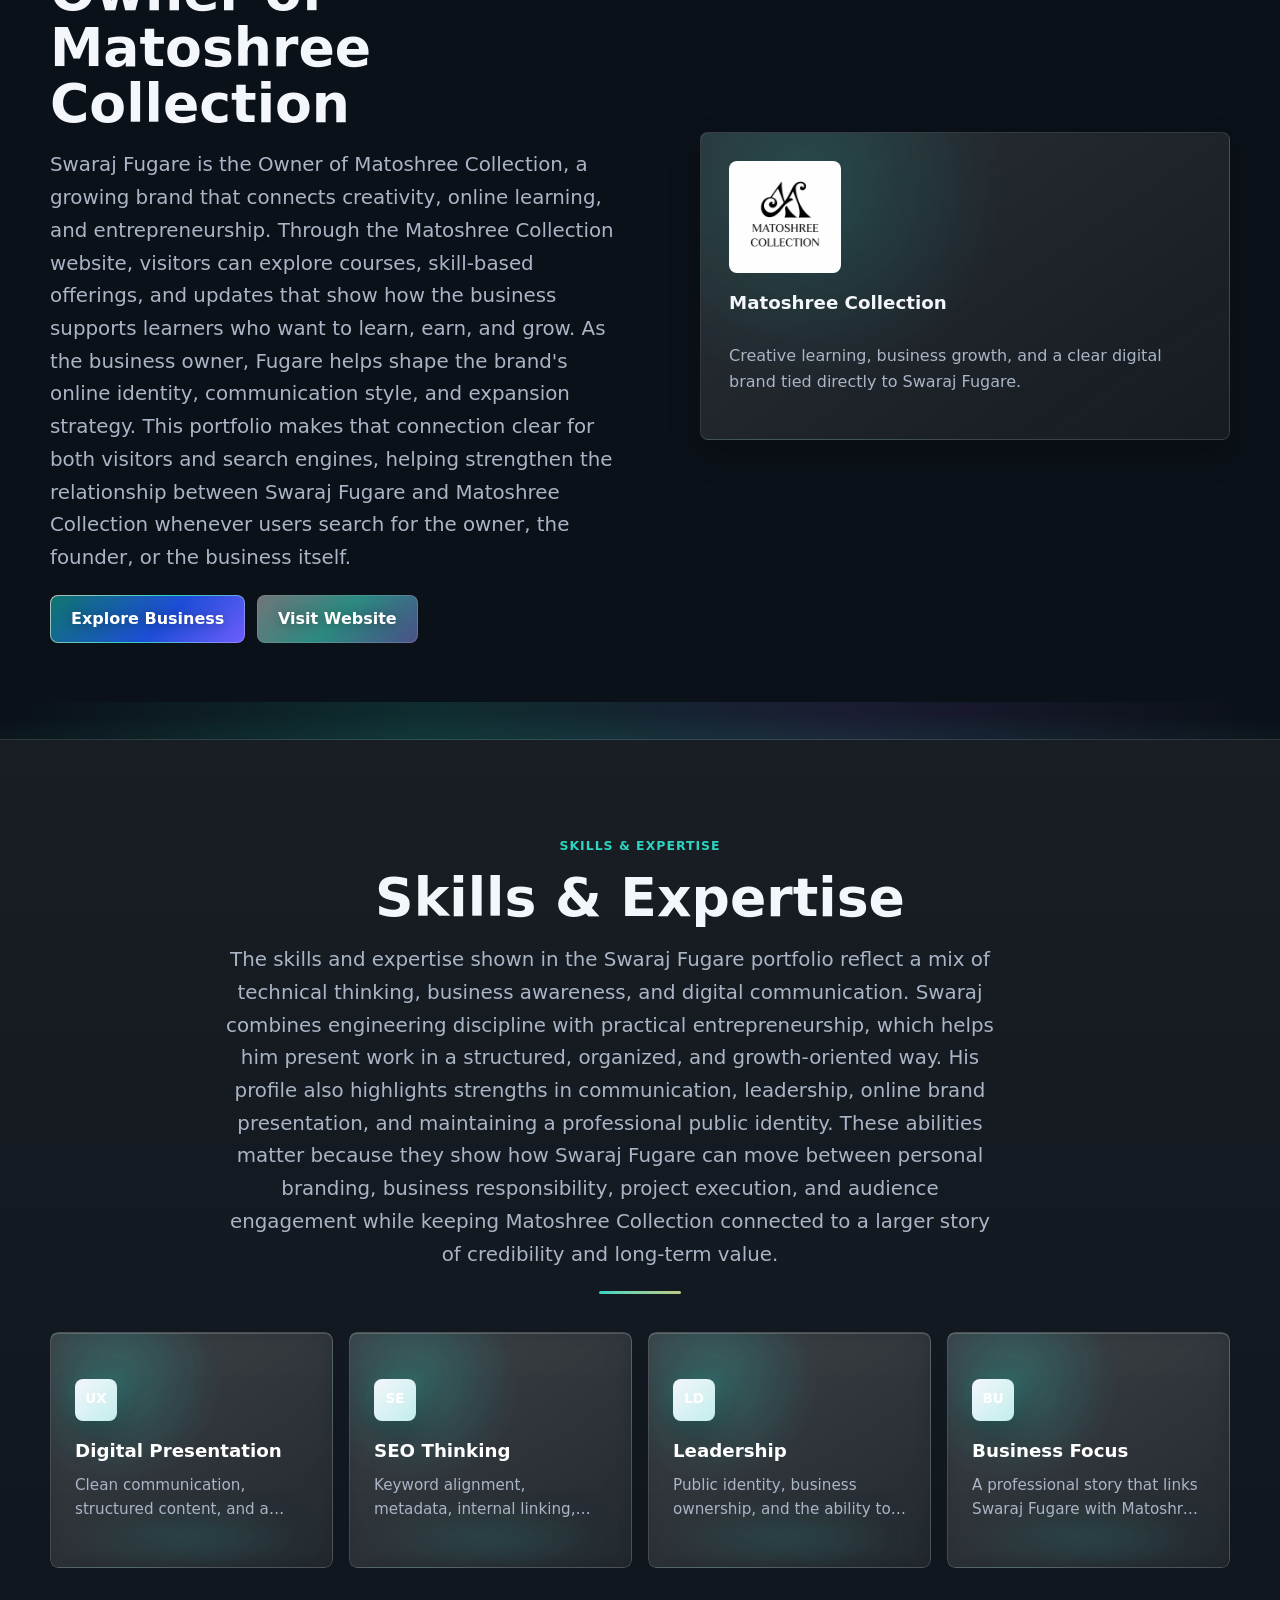
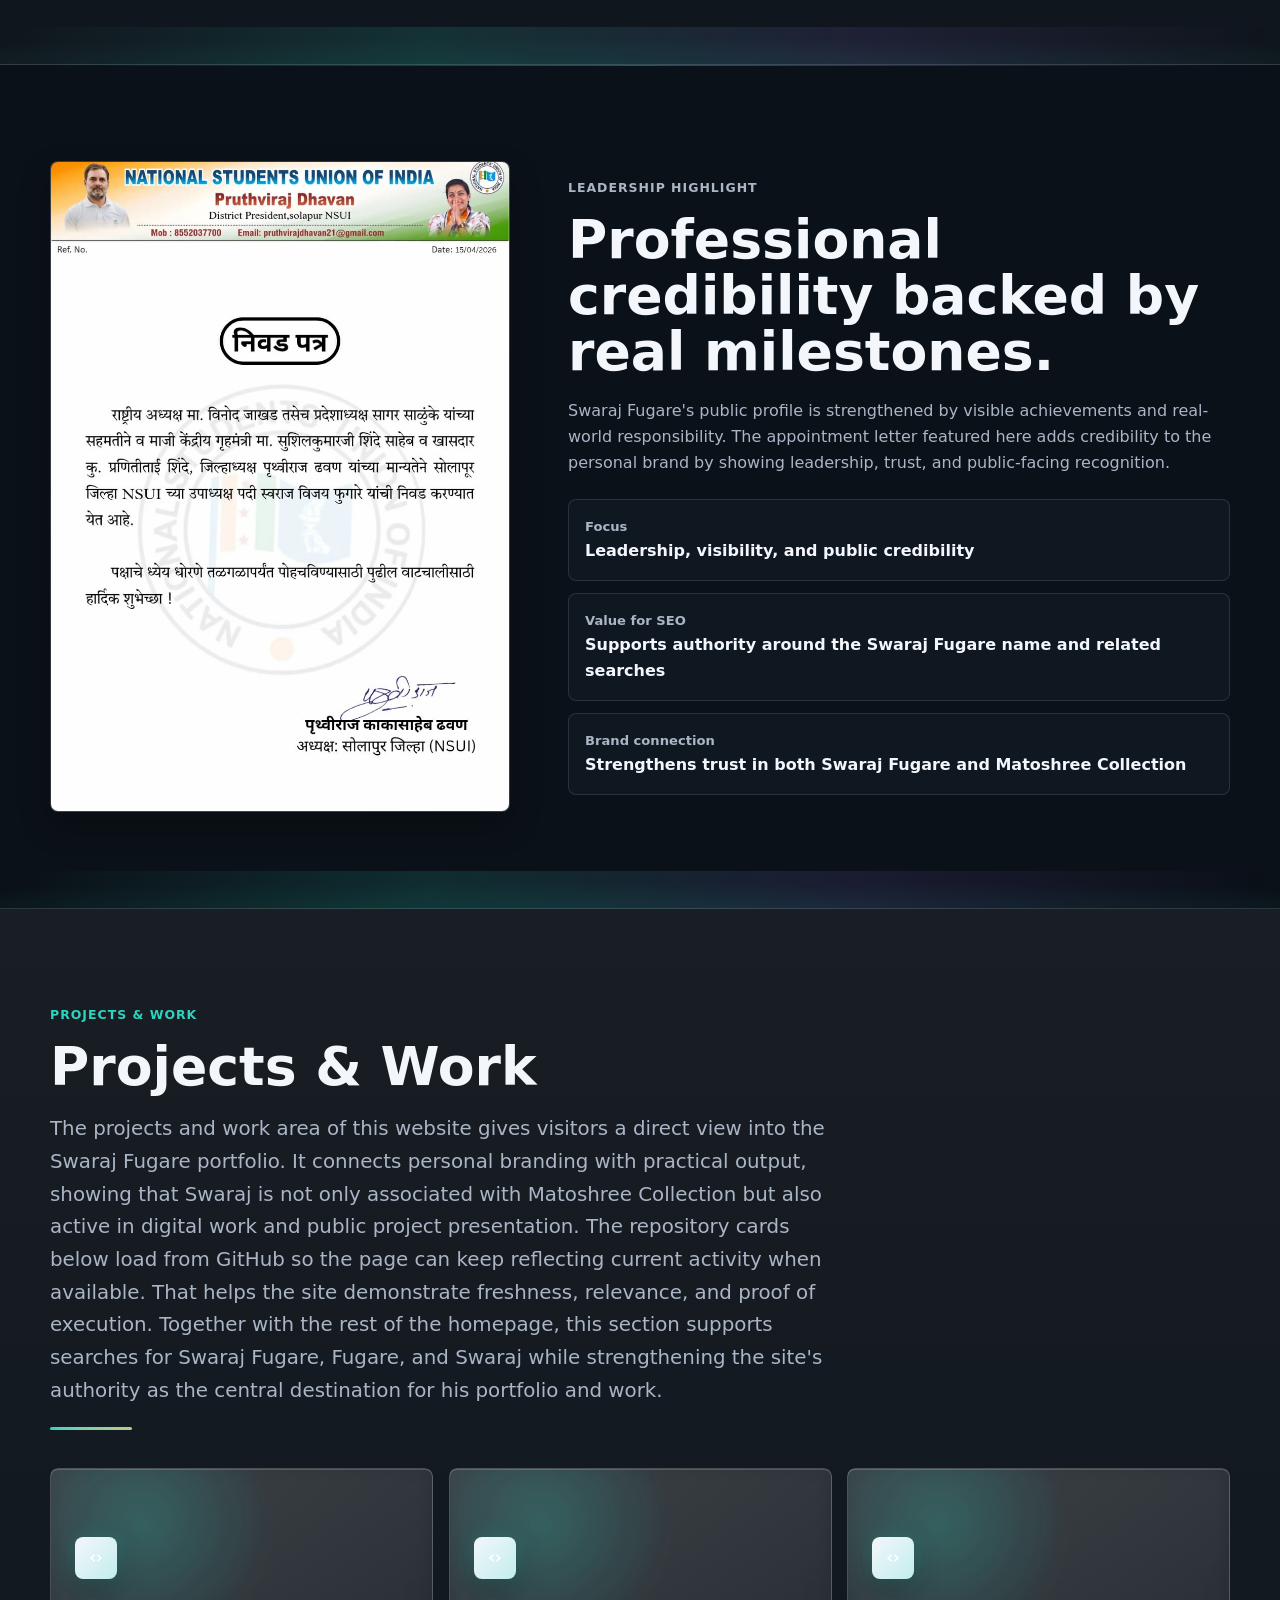
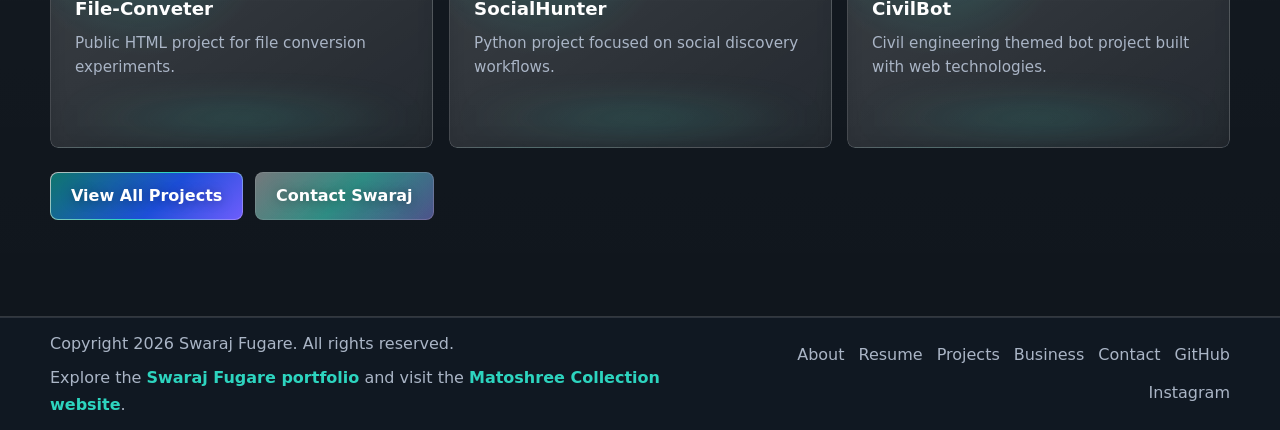
==== commit 6d6c0e17: "new Update" ====
--- a/index.html
+++ b/index.html
@@ -3,93 +3,109 @@
   <head>
     <meta charset="UTF-8" />
     <meta name="viewport" content="width=device-width, initial-scale=1.0" />
-    <title>Swaraj Fugare | Engineer & Entrepreneur</title>
-    <meta name="description" content="Swaraj Vijay Fugare is a B.Tech Civil Engineering student, NSUI Vice President of Solapur District, developer, and owner of Matoshree Collection." />
-    <meta name="keywords" content="Swaraj Fugare, Swaraj Vijay Fugare, Engineer, Entrepreneur, Matoshree Collection, Civil Engineering, SKN Sinhgad College of Engineering" />
+    <title>Swaraj Fugare | Owner of Matoshree Collection</title>
+    <meta
+      name="description"
+      content="Discover Swaraj Fugare, Owner of Matoshree Collection, Engineer, Entrepreneur, and Founder. Explore the Swaraj Fugare portfolio, skills, projects, business journey, and contact details."
+    />
+    <meta
+      name="keywords"
+      content="Swaraj Fugare, Owner of Matoshree Collection, Fugare, Swaraj, Matoshree Collection, Swaraj Fugare portfolio, Engineer, Entrepreneur"
+    />
     <meta name="author" content="Swaraj Fugare" />
-    <meta name="robots" content="index, follow, max-image-preview:large" />
-    <link rel="canonical" href="https://swarajfugare.github.io/Portfolio/" />
+    <meta name="robots" content="index, follow, max-image-preview:large, max-snippet:-1, max-video-preview:-1" />
     <meta name="theme-color" content="#0f766e" />
-
-    <meta property="og:type" content="profile" />
-    <meta property="og:title" content="Swaraj Fugare | Engineer & Entrepreneur" />
-    <meta property="og:description" content="Official website of Swaraj Fugare: civil engineering student, NSUI Vice President of Solapur District, GitHub builder, and owner of Matoshree Collection." />
-    <meta property="og:url" content="https://swarajfugare.github.io/Portfolio/" />
-    <meta property="og:image" content="https://swarajfugare.github.io/Portfolio/assets/swaraj-fugare-official-portrait-2026.jpg" />
-    <meta property="og:image:alt" content="Swaraj Fugare official profile photo" />
+    <link rel="canonical" href="https://portfolio.matoshreecollection.in/" />
+
+    <meta property="og:type" content="website" />
+    <meta property="og:site_name" content="Swaraj Fugare" />
+    <meta property="og:title" content="Swaraj Fugare | Owner of Matoshree Collection" />
+    <meta
+      property="og:description"
+      content="Official portfolio of Swaraj Fugare – Engineer & Entrepreneur"
+    />
+    <meta property="og:url" content="https://portfolio.matoshreecollection.in/" />
+    <meta
+      property="og:image"
+      content="https://portfolio.matoshreecollection.in/assets/swaraj-fugare-official-portrait-2026.jpg"
+    />
+    <meta property="og:image:width" content="706" />
+    <meta property="og:image:height" content="1261" />
+    <meta property="og:image:alt" content="Swaraj Fugare official portrait" />
     <meta name="twitter:card" content="summary_large_image" />
-    <meta name="twitter:title" content="Swaraj Fugare | Engineer & Entrepreneur" />
-    <meta name="twitter:description" content="Explore Swaraj Fugare's engineering profile, resume, GitHub projects, and Matoshree Collection business." />
-    <meta name="twitter:image" content="https://swarajfugare.github.io/Portfolio/assets/swaraj-fugare-official-portrait-2026.jpg" />
-
-    <link rel="icon" href="assets/favicon.svg" type="image/svg+xml" />
-    <link rel="apple-touch-icon" href="assets/swaraj-fugare-logo.svg" />
-    <link rel="preload" as="image" href="assets/swaraj-fugare-official-portrait-2026.jpg" />
-    <link rel="stylesheet" href="style.css" />
+    <meta name="twitter:title" content="Swaraj Fugare | Owner of Matoshree Collection" />
+    <meta
+      name="twitter:description"
+      content="Official portfolio of Swaraj Fugare – Engineer & Entrepreneur"
+    />
+    <meta
+      name="twitter:image"
+      content="https://portfolio.matoshreecollection.in/assets/swaraj-fugare-official-portrait-2026.jpg"
+    />
+    <meta name="twitter:image:alt" content="Swaraj Fugare official portrait" />
+
+    <link rel="icon" href="/assets/favicon.svg" type="image/svg+xml" />
+    <link rel="icon" href="/assets/favicon.png" type="image/png" sizes="32x32" />
+    <link rel="apple-touch-icon" href="/assets/apple-touch-icon.png" />
+    <link rel="preload" as="image" href="/assets/swaraj-fugare-official-portrait-2026.jpg" />
+    <link rel="stylesheet" href="/style.css" />
     <script type="application/ld+json">
       {
         "@context": "https://schema.org",
         "@graph": [
           {
             "@type": "Person",
-            "@id": "https://swarajfugare.github.io/Portfolio/#person",
+            "@id": "https://portfolio.matoshreecollection.in/#person",
             "name": "Swaraj Fugare",
-            "alternateName": "Swaraj Vijay Fugare",
-            "url": "https://swarajfugare.github.io/Portfolio/",
-            "image": "https://swarajfugare.github.io/Portfolio/assets/swaraj-fugare-official-portrait-2026.jpg",
-            "email": "mailto:swarajfugare23@gmail.com",
-            "telephone": "+919226299212",
-            "jobTitle": ["Civil Engineering Student", "NSUI Vice President, Solapur District", "Entrepreneur"],
-            "description": "Swaraj Vijay Fugare is a B.Tech Civil Engineering student at SKN Sinhgad College of Engineering, NSUI Vice President of Solapur District, a GitHub builder, and owner of Matoshree Collection.",
-            "affiliation": [
-              {
-                "@type": "CollegeOrUniversity",
-                "name": "SKN Sinhgad College of Engineering, Korti-Pandharpur"
-              },
-              {
-                "@type": "Organization",
-                "name": "National Students' Union of India (NSUI)"
-              }
-            ],
-            "owns": {
-              "@id": "https://swarajfugare.github.io/Portfolio/#matoshree"
-            },
+            "url": "https://portfolio.matoshreecollection.in/",
+            "image": "https://portfolio.matoshreecollection.in/assets/swaraj-fugare-official-portrait-2026.jpg",
+            "jobTitle": ["Engineer", "Entrepreneur", "Founder"],
+            "description": "Swaraj Fugare is an engineer, entrepreneur, founder, and Owner of Matoshree Collection.",
             "sameAs": [
-              "https://github.com/swarajfugare",
               "https://www.instagram.com/swaraj.fugare_23",
               "https://www.linkedin.com/in/swaraj-fugare-87a934394/",
-              "https://x.com/fugare6639",
-              "https://matoshreecollection.in"
+              "https://github.com/swarajfugare"
             ],
-            "knowsAbout": [
-              "Civil Engineering",
-              "Public Speaking",
-              "Leadership",
-              "Student Coordination",
-              "Social Media Handling",
-              "Online Education",
-              "Web Projects"
-            ]
+            "worksFor": {
+              "@id": "https://portfolio.matoshreecollection.in/#organization"
+            },
+            "owns": {
+              "@id": "https://portfolio.matoshreecollection.in/#organization"
+            }
           },
           {
             "@type": "Organization",
-            "@id": "https://swarajfugare.github.io/Portfolio/#matoshree",
+            "@id": "https://portfolio.matoshreecollection.in/#organization",
             "name": "Matoshree Collection",
-            "alternateName": "Matoshree Collection & Online Classes",
             "url": "https://matoshreecollection.in",
-            "logo": "https://swarajfugare.github.io/Portfolio/assets/matoshree-collection-logo.png",
-            "description": "Matoshree Collection offers affordable online classes in Aari Work, Fabric Painting, Resin Art, Candle Making, and more.",
-            "email": "support@matoshreecollection.xyz",
-            "telephone": "+919112726515",
-            "foundingDate": "2020-06-01",
+            "logo": "https://portfolio.matoshreecollection.in/assets/logo-mark-card.png",
+            "description": "Matoshree Collection is a creative learning and business brand led by Swaraj Fugare.",
             "founder": {
-              "@id": "https://swarajfugare.github.io/Portfolio/#person"
+              "@id": "https://portfolio.matoshreecollection.in/#person"
             },
-            "sameAs": [
-              "https://matoshreecollection.in",
-              "https://instagram.com/matoshreecollection2024/",
-              "https://www.youtube.com/@matoshreecollection2024"
-            ]
+            "sameAs": ["https://matoshreecollection.in"]
+          },
+          {
+            "@type": "ImageObject",
+            "@id": "https://portfolio.matoshreecollection.in/assets/swaraj-fugare-official-portrait-2026.jpg#image",
+            "url": "https://portfolio.matoshreecollection.in/assets/swaraj-fugare-official-portrait-2026.jpg",
+            "contentUrl": "https://portfolio.matoshreecollection.in/assets/swaraj-fugare-official-portrait-2026.jpg",
+            "caption": "Swaraj Fugare official portrait",
+            "width": 706,
+            "height": 1261,
+            "representativeOfPage": true,
+            "about": {
+              "@id": "https://portfolio.matoshreecollection.in/#person"
+            }
+          },
+          {
+            "@type": "WebSite",
+            "@id": "https://portfolio.matoshreecollection.in/#website",
+            "url": "https://portfolio.matoshreecollection.in/",
+            "name": "Swaraj Fugare",
+            "publisher": {
+              "@id": "https://portfolio.matoshreecollection.in/#person"
+            }
           }
         ]
       }
@@ -99,48 +115,44 @@
     <a class="skip-link" href="#main">Skip to content</a>
     <header class="site-header">
       <nav class="nav container" aria-label="Primary navigation">
-        <a class="brand" href="./" aria-label="Swaraj Fugare home">
-          <img class="brand-logo" src="assets/swaraj-fugare-logo.svg" width="42" height="42" alt="" />
-          <span>Swaraj Fugare</span>
+        <a class="brand" href="/" aria-label="Swaraj Fugare home">
+          <img class="brand-logo" src="/assets/logo-mark-card.png" width="512" height="512" alt="SF logo" loading="lazy" decoding="async" />
         </a>
         <button class="nav-toggle" type="button" aria-label="Open navigation" aria-expanded="false">
           <span></span><span></span><span></span>
         </button>
         <div class="nav-panel">
-          <a class="is-active" href="./">Home</a>
-          <a href="about/">About</a>
-          <a href="resume/">Resume</a>
-          <a href="projects/">Projects</a>
-          <a href="matoshree-collection/">Business</a>
-          <a href="contact/">Contact</a>
-          <button class="theme-toggle" type="button" aria-label="Toggle dark mode" aria-pressed="false">
-            <span class="theme-icon" aria-hidden="true"></span>
-            <span class="theme-label">Dark</span>
-          </button>
+          <a class="is-active" href="/" aria-current="page">Home</a>
+          <a href="/about/">About</a>
+          <a href="/resume/">Resume</a>
+          <a href="/projects/">Projects</a>
+          <a href="/matoshree-collection/">Business</a>
+          <a href="/contact/">Contact</a>
         </div>
       </nav>
     </header>
 
-    <main id="main" class="page-shell">
+    <main id="main">
       <section class="hero">
         <div class="container hero-grid">
-          <div class="reveal">
-            <p class="page-kicker">Official portfolio</p>
-            <div class="status-ribbon"><span aria-hidden="true"></span> NSUI Vice President, Solapur District</div>
-            <h1>Swaraj Fugare</h1>
+          <div class="hero-copy reveal">
+            <p class="page-kicker">Official portfolio of Swaraj Fugare</p>
+            <div class="status-ribbon"><span aria-hidden="true"></span> Personal brand, business identity, and portfolio hub</div>
+            <h1>Swaraj Fugare &ndash; Owner of Matoshree Collection</h1>
+            <p class="hero-subtitle">Engineer | Entrepreneur | Founder</p>
             <p class="lead">
-              Civil engineering student, NSUI Vice President of Solapur District, GitHub builder, and entrepreneur behind Matoshree Collection.
+              Swaraj Fugare brings together engineering discipline, entrepreneurship, and brand building through a portfolio that connects his personal work with the growth of Matoshree Collection.
             </p>
             <div class="btn-row">
-              <a class="btn btn-primary" href="resume/">View Resume</a>
-              <a class="btn btn-secondary" href="contact/">Contact Me</a>
-              <a class="btn btn-dark" href="matoshree-collection/">Matoshree Collection</a>
+              <a class="btn btn-primary" href="/resume/">View Resume</a>
+              <a class="btn btn-secondary" href="/projects/">Projects &amp; Work</a>
+              <a class="btn btn-dark" href="/matoshree-collection/">Matoshree Collection</a>
             </div>
             <div class="badge-row" aria-label="Swaraj Fugare highlights">
-              <span class="badge badge-strong">NSUI Vice President, Solapur District</span>
-              <span class="badge">B.Tech Civil Engineering</span>
-              <span class="badge">Owner, Matoshree Collection</span>
-              <span class="badge">10 public GitHub repos</span>
+              <span class="badge badge-strong">Owner of Matoshree Collection</span>
+              <span class="badge">Engineer &amp; Entrepreneur</span>
+              <span class="badge">Founder mindset</span>
+              <span class="badge">Portfolio and business identity</span>
             </div>
             <div class="social-row" aria-label="Social links">
               <a href="https://github.com/swarajfugare" target="_blank" rel="noopener noreferrer" aria-label="GitHub profile"><svg viewBox="0 0 24 24" aria-hidden="true"><path d="M12 .5A12 12 0 0 0 8.2 23.9c.6.1.82-.26.82-.58v-2.1c-3.34.73-4.04-1.42-4.04-1.42-.55-1.4-1.34-1.77-1.34-1.77-1.1-.75.08-.74.08-.74 1.2.09 1.84 1.24 1.84 1.24 1.08 1.84 2.82 1.3 3.5 1 .11-.78.42-1.3.76-1.6-2.66-.3-5.46-1.34-5.46-5.94 0-1.31.47-2.38 1.24-3.22-.12-.3-.54-1.53.12-3.18 0 0 1-.32 3.3 1.23a11.46 11.46 0 0 1 6 0C17.02 4.36 18.02 4.3 18.02 4.3c.66 1.65.24 2.88.12 3.18.77.84 1.24 1.9 1.24 3.22 0 4.62-2.8 5.63-5.48 5.93.43.37.82 1.1.82 2.22v3.29c0 .32.22.7.83.58A12 12 0 0 0 12 .5Z"/></svg></a>
@@ -150,87 +162,154 @@
             </div>
           </div>
           <div class="portrait-stage reveal">
-            <div class="portrait-frame">
-              <img src="assets/swaraj-fugare-official-portrait-2026.jpg" width="706" height="1261" alt="Swaraj Fugare official portrait" loading="eager" />
+            <div class="profile-card">
+              <div class="profile-card__media">
+                <img
+                  class="profile-photo"
+                  src="/assets/swaraj-fugare-official-portrait-2026.jpg"
+                  width="706"
+                  height="1261"
+                  alt="Swaraj Fugare, Owner of Matoshree Collection, official portrait"
+                  loading="lazy"
+                  decoding="async"
+                />
+                <img class="profile-mark" src="/assets/logo-mark-card.png" width="512" height="512" alt="" loading="lazy" decoding="async" />
+              </div>
+              <div class="profile-card__meta">
+                <span>Official profile image</span>
+                <strong>Swaraj Fugare portfolio</strong>
+              </div>
             </div>
             <div class="quick-stats">
-              <div class="stat"><strong>FY</strong><span>B.Tech Civil</span></div>
-              <div class="stat"><strong>VP</strong><span>NSUI Solapur</span></div>
-              <div class="stat"><strong>2020</strong><span>Business founded</span></div>
-            </div>
-          </div>
-        </div>
-      </section>
-
-      <section class="section">
+              <div class="stat"><strong>Engineer</strong><span>Focused on growth and execution</span></div>
+              <div class="stat"><strong>Founder</strong><span>Building a lasting personal brand</span></div>
+              <div class="stat"><strong>Owner</strong><span>Leading Matoshree Collection</span></div>
+            </div>
+          </div>
+        </div>
+      </section>
+
+      <section class="section" id="about-swaraj">
         <div class="container">
           <div class="section-head centered reveal">
-            <p class="eyebrow">Identity</p>
-            <h2>One brand across engineering, code, student leadership, and business.</h2>
-            <p class="lead">
-              Swaraj's profile combines civil engineering education, practical digital projects, social media handling, public speaking, and the owner role at Matoshree Collection.
+            <p class="eyebrow">Homepage overview</p>
+            <h2>About Swaraj Fugare &ndash; Engineer &amp; Owner of Matoshree Collection</h2>
+            <p class="section-copy">
+              Swaraj Fugare is an engineer, entrepreneur, and founder building a professional identity around innovation, leadership, and business growth. Known as the Owner of Matoshree Collection, Swaraj combines technical curiosity with a strong sense of brand building, communication, and digital execution. This website brings together his background, work, and verified online presence so anyone searching for Swaraj Fugare, Fugare, Swaraj, or Matoshree Collection can quickly understand what he does. The site highlights engineering interests, business leadership, project work, and direct contact pathways while strengthening the connection between the personal brand of Swaraj Fugare and the growing visibility of Matoshree Collection in search.
+            </p>
+          </div>
+          <div class="link-pills reveal" aria-label="Internal links">
+            <a class="pill-link" href="/projects/">Swaraj Fugare portfolio</a>
+            <a class="pill-link" href="https://matoshreecollection.in" target="_blank" rel="noopener noreferrer">Matoshree Collection website</a>
+          </div>
+        </div>
+      </section>
+
+      <section class="section feature-band" id="who-is-swaraj-fugare">
+        <div class="container split-grid">
+          <div class="story-block reveal">
+            <p class="eyebrow">Who is Swaraj Fugare</p>
+            <h2>Who is Swaraj Fugare?</h2>
+            <p class="section-copy">
+              Swaraj Fugare is building a modern personal brand that connects engineering discipline, entrepreneurship, and public-facing digital work. He presents himself as someone who values structure, learning, and long-term growth while also building a recognizable identity around Matoshree Collection. This section helps visitors understand that Swaraj is not only a name on social media but a real professional with a focused portfolio, clear biography, and linked business presence. From engineering interests to project experimentation and brand communication, Fugare is shaping a profile that is easy to understand, easy to verify, and strong enough to support personal, business, and portfolio-related searches on Google.
+            </p>
+          </div>
+          <div class="grid-2">
+            <article class="card reveal"><span class="icon-pill">EN</span><h3>Engineer</h3><p>Engineering thinking influences the way Swaraj plans, communicates, and approaches long-term work.</p></article>
+            <article class="card reveal"><span class="icon-pill">BR</span><h3>Brand Builder</h3><p>Swaraj Fugare is shaping a search-friendly identity that connects his name with trusted public profiles.</p></article>
+            <article class="card reveal"><span class="icon-pill">PR</span><h3>Portfolio Ready</h3><p>This website organizes biography, projects, business context, and contact paths in one clear experience.</p></article>
+            <article class="card reveal"><span class="icon-pill">ID</span><h3>Digital Identity</h3><p>The site strengthens how people discover Swaraj, Fugare, and Matoshree Collection online.</p></article>
+          </div>
+        </div>
+      </section>
+
+      <section class="section" id="owner-of-matoshree-collection">
+        <div class="container split-grid">
+          <div class="story-block reveal">
+            <p class="eyebrow">Owner of Matoshree Collection</p>
+            <h2>Owner of Matoshree Collection</h2>
+            <p class="section-copy">
+              Swaraj Fugare is the Owner of Matoshree Collection, a growing brand that connects creativity, online learning, and entrepreneurship. Through the Matoshree Collection website, visitors can explore courses, skill-based offerings, and updates that show how the business supports learners who want to learn, earn, and grow. As the business owner, Fugare helps shape the brand's online identity, communication style, and expansion strategy. This portfolio makes that connection clear for both visitors and search engines, helping strengthen the relationship between Swaraj Fugare and Matoshree Collection whenever users search for the owner, the founder, or the business itself.
+            </p>
+            <div class="btn-row">
+              <a class="btn btn-primary" href="/matoshree-collection/">Explore Business</a>
+              <a class="btn btn-secondary" href="https://matoshreecollection.in" target="_blank" rel="noopener noreferrer">Visit Website</a>
+            </div>
+          </div>
+          <article class="business-hero-card reveal">
+            <img
+              class="business-logo"
+              src="/assets/matoshree-collection-logo.png"
+              width="1024"
+              height="1024"
+              alt="Matoshree Collection logo featured on the Swaraj Fugare portfolio"
+              loading="lazy"
+              decoding="async"
+            />
+            <h3>Matoshree Collection</h3>
+            <p>Creative learning, business growth, and a clear digital brand tied directly to Swaraj Fugare.</p>
+          </article>
+        </div>
+      </section>
+
+      <section class="section feature-band" id="skills-and-expertise">
+        <div class="container">
+          <div class="section-head centered reveal">
+            <p class="eyebrow">Skills &amp; Expertise</p>
+            <h2>Skills &amp; Expertise</h2>
+            <p class="section-copy">
+              The skills and expertise shown in the Swaraj Fugare portfolio reflect a mix of technical thinking, business awareness, and digital communication. Swaraj combines engineering discipline with practical entrepreneurship, which helps him present work in a structured, organized, and growth-oriented way. His profile also highlights strengths in communication, leadership, online brand presentation, and maintaining a professional public identity. These abilities matter because they show how Swaraj Fugare can move between personal branding, business responsibility, project execution, and audience engagement while keeping Matoshree Collection connected to a larger story of credibility and long-term value.
             </p>
           </div>
           <div class="grid-4">
-            <article class="card reveal"><span class="icon-pill">CE</span><h3>Engineer</h3><p>B.Tech Civil Engineering student at SKN Sinhgad College of Engineering, Korti-Pandharpur.</p></article>
-            <article class="card reveal"><span class="icon-pill">MC</span><h3>Entrepreneur</h3><p>Owner of Matoshree Collection, an online learning brand for creative skills and women-led growth.</p></article>
-            <article class="card reveal"><span class="icon-pill">GH</span><h3>Builder</h3><p>Public GitHub profile with 10 repositories across HTML, Python, bots, and developer tooling concepts.</p></article>
-            <article class="card reveal"><span class="icon-pill">VP</span><h3>NSUI Vice President</h3><p>Appointed Vice President of Solapur District NSUI, highlighted by the official appointment letter dated 15 April 2026.</p></article>
-          </div>
-        </div>
-      </section>
-
-      <section class="section feature-band">
+            <article class="card reveal"><span class="icon-pill">UX</span><h3>Digital Presentation</h3><p>Clean communication, structured content, and a portfolio built for clarity across devices.</p></article>
+            <article class="card reveal"><span class="icon-pill">SE</span><h3>SEO Thinking</h3><p>Keyword alignment, metadata, internal linking, and technical structure that support discoverability.</p></article>
+            <article class="card reveal"><span class="icon-pill">LD</span><h3>Leadership</h3><p>Public identity, business ownership, and the ability to represent work with confidence.</p></article>
+            <article class="card reveal"><span class="icon-pill">BU</span><h3>Business Focus</h3><p>A professional story that links Swaraj Fugare with Matoshree Collection in a meaningful way.</p></article>
+          </div>
+        </div>
+      </section>
+
+      <section class="section" id="leadership-proof">
         <div class="container proof-grid">
           <div class="letter-card reveal">
-            <img src="assets/nsui-vice-president-appointment-letter-2026.jpg" width="904" height="1280" alt="NSUI appointment letter appointing Swaraj Fugare as Vice President of Solapur District" loading="lazy" />
+            <img
+              src="/assets/nsui-vice-president-appointment-letter-2026.jpg"
+              width="904"
+              height="1280"
+              alt="Appointment letter highlighting Swaraj Fugare in a leadership role"
+              loading="lazy"
+              decoding="async"
+            />
           </div>
           <div class="story-block reveal">
-            <p class="eyebrow">Leadership update</p>
-            <h2>Official NSUI Vice President appointment.</h2>
+            <p class="eyebrow">Leadership highlight</p>
+            <h2>Professional credibility backed by real milestones.</h2>
             <p>
-              Swaraj Fugare is now highlighted as <strong>Vice President of Solapur District, NSUI</strong>. The appointment letter is dated 15 April 2026 and issued under the Solapur District NSUI letterhead.
+              Swaraj Fugare's public profile is strengthened by visible achievements and real-world responsibility. The appointment letter featured here adds credibility to the personal brand by showing leadership, trust, and public-facing recognition.
             </p>
             <div class="proof-list">
-              <div><span>Position</span><strong>Vice President, Solapur District NSUI</strong></div>
-              <div><span>Letter Date</span><strong>15 April 2026</strong></div>
-              <div><span>Leadership Area</span><strong>Student welfare, public speaking, coordination, and district-level organization work</strong></div>
-            </div>
-          </div>
-        </div>
-      </section>
-
-      <section class="section feature-band">
-        <div class="container split-grid">
-          <div class="story-block reveal">
-            <p class="eyebrow">Featured business</p>
-            <h2>Matoshree Collection</h2>
-            <p>
-              Matoshree Collection offers affordable online classes in Aari Work, Fabric Painting, Resin Art, Candle Making, and more. The brand message is simple: where women learn, earn, and grow.
-            </p>
-            <div class="btn-row">
-              <a class="btn btn-primary" href="matoshree-collection/">Explore Business</a>
-              <a class="btn btn-secondary" href="https://matoshreecollection.in" target="_blank" rel="noopener noreferrer">Visit Website</a>
-            </div>
-          </div>
-          <div class="business-hero-card reveal">
-            <img class="business-logo" src="assets/matoshree-collection-logo.png" width="1024" height="1024" alt="Matoshree Collection logo" loading="lazy" />
-            <h3>Matoshree Collection & Online Classes</h3>
-            <p>Creative learning platform with courses for Aari Work, Fabric Painting, Resin Art, Candle Making, and practical skill growth.</p>
-          </div>
-        </div>
-      </section>
-
-      <section class="section">
+              <div><span>Focus</span><strong>Leadership, visibility, and public credibility</strong></div>
+              <div><span>Value for SEO</span><strong>Supports authority around the Swaraj Fugare name and related searches</strong></div>
+              <div><span>Brand connection</span><strong>Strengthens trust in both Swaraj Fugare and Matoshree Collection</strong></div>
+            </div>
+          </div>
+        </div>
+      </section>
+
+      <section class="section feature-band" id="projects-and-work">
         <div class="container">
           <div class="section-head reveal">
-            <p class="eyebrow">Latest GitHub work</p>
-            <h2>Dynamic projects from Swaraj Fugare's GitHub.</h2>
-            <p class="lead">The cards below load from the GitHub API and fall back to saved public repository data if the API is unavailable.</p>
+            <p class="eyebrow">Projects &amp; Work</p>
+            <h2>Projects &amp; Work</h2>
+            <p class="section-copy">
+              The projects and work area of this website gives visitors a direct view into the Swaraj Fugare portfolio. It connects personal branding with practical output, showing that Swaraj is not only associated with Matoshree Collection but also active in digital work and public project presentation. The repository cards below load from GitHub so the page can keep reflecting current activity when available. That helps the site demonstrate freshness, relevance, and proof of execution. Together with the rest of the homepage, this section supports searches for Swaraj Fugare, Fugare, and Swaraj while strengthening the site's authority as the central destination for his portfolio and work.
+            </p>
           </div>
           <div class="project-grid" data-github-preview></div>
           <div class="btn-row section-action">
-            <a class="btn btn-secondary" href="projects/">View All Projects</a>
+            <a class="btn btn-primary" href="/projects/">View All Projects</a>
+            <a class="btn btn-secondary" href="/contact/">Contact Swaraj</a>
           </div>
         </div>
       </section>
@@ -238,15 +317,25 @@
 
     <footer class="site-footer">
       <div class="container footer-inner">
-        <p>Copyright <span id="year">2026</span> Swaraj Fugare. All rights reserved.</p>
+        <div class="footer-copy">
+          <p>Copyright <span id="year">2026</span> Swaraj Fugare. All rights reserved.</p>
+          <p class="footer-note">
+            Explore the <a href="/projects/">Swaraj Fugare portfolio</a> and visit the
+            <a href="https://matoshreecollection.in" target="_blank" rel="noopener noreferrer">Matoshree Collection website</a>.
+          </p>
+        </div>
         <div class="footer-links">
+          <a href="/about/">About</a>
+          <a href="/resume/">Resume</a>
+          <a href="/projects/">Projects</a>
+          <a href="/matoshree-collection/">Business</a>
+          <a href="/contact/">Contact</a>
           <a href="https://github.com/swarajfugare" target="_blank" rel="noopener noreferrer">GitHub</a>
           <a href="https://www.instagram.com/swaraj.fugare_23" target="_blank" rel="noopener noreferrer">Instagram</a>
-          <a href="https://matoshreecollection.in" target="_blank" rel="noopener noreferrer">Matoshree Collection</a>
         </div>
       </div>
     </footer>
     <div class="toast" role="status" aria-live="polite"></div>
-    <script src="script.js"></script>
+    <script src="/script.min.js" defer></script>
   </body>
 </html>
--- a/style.css
+++ b/style.css
@@ -1,38 +1,45 @@
 :root {
-  color-scheme: light;
-  --bg: #f7f8fb;
-  --surface: #ffffff;
-  --surface-2: #eef3f7;
-  --ink: #0e1726;
-  --muted: #637083;
-  --line: rgba(14, 23, 38, 0.12);
-  --teal: #0f766e;
-  --teal-2: #0d9488;
-  --blue: #1d4ed8;
-  --coral: #ef7b45;
-  --gold: #d6a84f;
-  --shadow: 0 24px 70px rgba(14, 23, 38, 0.14);
+  color-scheme: dark;
+  --bg: #07111f;
+  --surface: rgba(11, 23, 38, 0.78);
+  --surface-2: rgba(15, 30, 50, 0.86);
+  --ink: #f5fbff;
+  --muted: #bbcadc;
+  --line: rgba(211, 235, 255, 0.16);
+  --teal: #2dd4bf;
+  --blue: #72a7ff;
+  --gold: #f6c56f;
+  --violet: #9d7cff;
+  --shadow: 0 24px 62px rgba(0, 0, 0, 0.34);
+  --shadow-soft: 0 14px 36px rgba(0, 0, 0, 0.26);
+  --shadow-depth: 0 34px 90px rgba(0, 0, 0, 0.48), 0 12px 34px color-mix(in srgb, var(--teal) 18%, transparent);
+  --glow-soft: 0 0 0 1px color-mix(in srgb, var(--teal) 22%, transparent), 0 0 38px color-mix(in srgb, var(--teal) 18%, transparent);
+  --spotlight-x: 50vw;
+  --spotlight-y: 24vh;
   --radius: 8px;
   --max: 1180px;
 }
 
 [data-theme="dark"] {
   color-scheme: dark;
-  --bg: #0c1118;
-  --surface: #131a23;
-  --surface-2: #1a2430;
-  --ink: #f5f7fb;
-  --muted: #a6b0c2;
-  --line: rgba(245, 247, 251, 0.14);
+  --bg: #0b1118;
+  --surface: #111923;
+  --surface-2: #172230;
+  --ink: #f3f6fb;
+  --muted: #aab5c6;
+  --line: rgba(243, 246, 251, 0.12);
   --teal: #2dd4bf;
-  --teal-2: #5eead4;
   --blue: #7aa2ff;
-  --coral: #f59e6c;
-  --gold: #f5d484;
-  --shadow: 0 28px 80px rgba(0, 0, 0, 0.38);
-}
-
-* {
+  --gold: #f6c56f;
+  --shadow: 0 24px 60px rgba(0, 0, 0, 0.34);
+  --shadow-soft: 0 14px 32px rgba(0, 0, 0, 0.24);
+  --shadow-depth: 0 34px 82px rgba(0, 0, 0, 0.45);
+  --glow-soft: 0 0 0 1px color-mix(in srgb, var(--teal) 22%, transparent), 0 0 36px color-mix(in srgb, var(--teal) 12%, transparent);
+}
+
+*,
+*::before,
+*::after {
   box-sizing: border-box;
 }
 
@@ -41,15 +48,53 @@
 }
 
 body {
+  position: relative;
+  min-height: 100vh;
   margin: 0;
   font-family: Inter, ui-sans-serif, system-ui, -apple-system, BlinkMacSystemFont, "Segoe UI", sans-serif;
   color: var(--ink);
   background:
-    linear-gradient(135deg, color-mix(in srgb, var(--teal) 7%, transparent), transparent 28%),
-    linear-gradient(220deg, color-mix(in srgb, var(--gold) 9%, transparent), transparent 36%),
+    radial-gradient(circle at 12% 16%, rgba(45, 212, 191, 0.24), transparent 28%),
+    radial-gradient(circle at 84% 12%, rgba(157, 124, 255, 0.26), transparent 30%),
+    radial-gradient(circle at 70% 82%, rgba(114, 167, 255, 0.2), transparent 32%),
+    linear-gradient(135deg, #050914 0%, #081527 42%, #0b1d2a 68%, #120a2a 100%),
     var(--bg);
+  background-attachment: fixed;
+  background-size: 140% 140%;
   line-height: 1.65;
+  overflow-x: hidden;
+  isolation: isolate;
   text-rendering: optimizeLegibility;
+  animation: pageFadeIn 640ms ease both, backgroundDrift 18s ease-in-out infinite alternate;
+}
+
+body::before,
+body::after {
+  content: "";
+  position: fixed;
+  inset: 0;
+  z-index: -2;
+  pointer-events: none;
+}
+
+body::before {
+  background: radial-gradient(circle 120px at var(--spotlight-x) var(--spotlight-y), rgba(0, 255, 200, 0.22), rgba(45, 212, 191, 0.13) 38px, rgba(114, 167, 255, 0.06) 76px, transparent 120px);
+  filter: blur(10px);
+  mix-blend-mode: screen;
+  opacity: 0.92;
+  transition: background 120ms ease-out;
+}
+
+body::after {
+  z-index: -1;
+  background-image:
+    radial-gradient(circle, rgba(255, 255, 255, 0.34) 0 1px, transparent 1.5px),
+    radial-gradient(circle, rgba(45, 212, 191, 0.26) 0 1px, transparent 1.6px),
+    radial-gradient(circle, rgba(157, 124, 255, 0.26) 0 1px, transparent 1.7px);
+  background-position: 0 0, 38px 52px, 86px 22px;
+  background-size: 132px 132px, 176px 176px, 214px 214px;
+  opacity: 0.28;
+  animation: particleFloat 24s linear infinite;
 }
 
 img,
@@ -72,14 +117,18 @@
   font: inherit;
 }
 
+button {
+  appearance: none;
+}
+
 ::selection {
   color: #ffffff;
   background: var(--teal);
 }
 
-.page-shell {
-  opacity: 1;
-  transform: none;
+:focus-visible {
+  outline: 3px solid color-mix(in srgb, var(--teal) 28%, transparent);
+  outline-offset: 2px;
 }
 
 .container {
@@ -93,9 +142,9 @@
   left: 12px;
   z-index: 100;
   padding: 10px 14px;
+  border-radius: var(--radius);
   color: #ffffff;
   background: var(--ink);
-  border-radius: var(--radius);
   transform: translateY(-140%);
 }
 
@@ -106,71 +155,94 @@
 .site-header {
   position: sticky;
   top: 0;
-  z-index: 50;
-  border-bottom: 1px solid var(--line);
-  background: color-mix(in srgb, var(--bg) 88%, transparent);
+  z-index: 60;
+  border-bottom: 1px solid transparent;
+  background: rgba(7, 17, 31, 0.72);
   backdrop-filter: blur(18px);
+  -webkit-backdrop-filter: blur(18px);
+  transition: border-color 180ms ease, box-shadow 180ms ease, background 180ms ease;
+}
+
+.site-header.is-scrolled {
+  border-bottom-color: var(--line);
+  box-shadow: 0 16px 38px rgba(0, 0, 0, 0.26);
+  background: rgba(7, 17, 31, 0.88);
 }
 
 .nav {
-  min-height: 74px;
+  min-height: 92px;
   display: flex;
   align-items: center;
   justify-content: space-between;
-  gap: 20px;
+  gap: 22px;
 }
 
 .brand {
-  display: inline-flex;
-  align-items: center;
-  gap: 10px;
+  width: 62px;
+  height: 62px;
+  display: grid;
+  place-items: center;
+  flex: 0 0 auto;
+  min-width: 0;
   font-weight: 900;
-  letter-spacing: 0;
+  perspective: 1000px;
+  transform-style: preserve-3d;
 }
 
 .brand-logo {
-  width: 42px;
-  height: 42px;
-  flex: 0 0 42px;
-  border-radius: 50%;
-  box-shadow: 0 10px 28px rgba(15, 118, 110, 0.22);
+  width: 58px;
+  height: 58px;
+  aspect-ratio: 1 / 1;
+  max-width: 100%;
+  border: 1px solid color-mix(in srgb, var(--teal) 32%, rgba(255, 255, 255, 0.14));
+  border-radius: var(--radius);
+  object-fit: cover;
+  box-shadow: 0 12px 28px rgba(0, 0, 0, 0.28), 0 0 22px color-mix(in srgb, var(--teal) 16%, transparent);
+  transform: translateZ(0);
+  transform-style: preserve-3d;
+  transition: transform 260ms ease, filter 260ms ease, box-shadow 260ms ease;
+  will-change: transform;
+}
+
+.brand:hover .brand-logo,
+.brand:focus-visible .brand-logo {
+  filter: drop-shadow(0 0 18px color-mix(in srgb, var(--teal) 34%, transparent));
+  box-shadow: 0 16px 34px rgba(0, 0, 0, 0.36), 0 0 28px color-mix(in srgb, var(--teal) 26%, transparent);
+  transform: perspective(1000px) translateZ(18px) rotateX(4deg) rotateY(-8deg) scale(1.07);
 }
 
 .nav-panel {
   display: flex;
   align-items: center;
-  gap: 4px;
-}
-
-.nav-panel a,
-.theme-toggle {
+  gap: 6px;
+  margin-left: auto;
+}
+
+.nav-panel a {
   min-height: 42px;
   display: inline-flex;
   align-items: center;
   gap: 8px;
-  padding: 0 13px;
+  padding: 0 14px;
   border: 1px solid transparent;
-  border-radius: 999px;
+  border-radius: var(--radius);
   color: var(--muted);
   background: transparent;
   cursor: pointer;
-  transition: color 180ms ease, background 180ms ease, border-color 180ms ease;
+  transition: color 180ms ease, background 180ms ease, border-color 180ms ease, transform 180ms ease;
 }
 
 .nav-panel a:hover,
-.nav-panel a.is-active,
-.theme-toggle:hover {
-  color: var(--ink);
+.nav-panel a.is-active {
+  color: #ffffff;
   border-color: var(--line);
-  background: var(--surface);
-}
-
-.theme-icon {
-  width: 16px;
-  height: 16px;
-  border: 2px solid currentColor;
-  border-radius: 50%;
-  box-shadow: inset -5px -3px 0 currentColor;
+  background: rgba(255, 255, 255, 0.08);
+  transform: translateY(-1px);
+}
+
+.nav-panel a.is-active {
+  border-color: color-mix(in srgb, var(--teal) 36%, var(--line));
+  box-shadow: inset 0 -2px 0 color-mix(in srgb, var(--teal) 70%, transparent);
 }
 
 .nav-toggle {
@@ -178,7 +250,7 @@
   width: 44px;
   height: 44px;
   border: 1px solid var(--line);
-  border-radius: 50%;
+  border-radius: var(--radius);
   color: var(--ink);
   background: var(--surface);
   cursor: pointer;
@@ -193,43 +265,122 @@
   transition: opacity 180ms ease, transform 180ms ease;
 }
 
+main > section:not(.hero):not(.page-hero):not(.feature-band) {
+  position: relative;
+}
+
+main > section {
+  position: relative;
+}
+
+main > section:not(.hero):not(.page-hero):not(.feature-band)::before {
+  content: "";
+  position: absolute;
+  top: 0;
+  left: 50%;
+  width: min(100% - 32px, var(--max));
+  height: 1px;
+  background: linear-gradient(90deg, transparent, color-mix(in srgb, var(--teal) 24%, var(--line)), transparent);
+  transform: translateX(-50%);
+}
+
+main > section:not(:last-child)::after {
+  content: "";
+  position: absolute;
+  right: 0;
+  bottom: -1px;
+  left: 0;
+  height: 38px;
+  pointer-events: none;
+  background:
+    radial-gradient(120% 38px at 50% 100%, rgba(45, 212, 191, 0.13), transparent 70%),
+    linear-gradient(90deg, transparent, rgba(45, 212, 191, 0.24), rgba(157, 124, 255, 0.18), transparent);
+  opacity: 0.62;
+  transform: translateZ(0);
+}
+
+.hero,
+.page-hero {
+  --hero-bg-x: 0px;
+  --hero-bg-y: 0px;
+  --hero-media-x: 0px;
+  --hero-media-y: 0px;
+  --hero-rotate-x: 0deg;
+  --hero-rotate-y: 0deg;
+  position: relative;
+  overflow: hidden;
+  perspective: 1000px;
+  background:
+    radial-gradient(circle at calc(50% + var(--hero-bg-x)) calc(24% + var(--hero-bg-y)), rgba(45, 212, 191, 0.28), transparent 32%),
+    radial-gradient(circle at 82% 18%, rgba(157, 124, 255, 0.22), transparent 30%),
+    linear-gradient(135deg, rgba(45, 212, 191, 0.16), transparent 40%),
+    linear-gradient(245deg, rgba(157, 124, 255, 0.16), transparent 42%),
+    linear-gradient(180deg, rgba(8, 18, 34, 0.7), rgba(6, 12, 24, 0.32));
+}
+
+.hero::before,
+.page-hero::before {
+  content: "";
+  position: absolute;
+  inset: -42% -18%;
+  pointer-events: none;
+  background: linear-gradient(115deg, transparent 35%, rgba(255, 255, 255, 0.16) 48%, transparent 62%);
+  opacity: 0.28;
+  transform: translate3d(-18%, 0, 0) rotate(8deg);
+  animation: lightSweep 10s ease-in-out infinite;
+}
+
+.hero::after,
+.page-hero::after {
+  content: "";
+  position: absolute;
+  inset: auto -8% -24% -8%;
+  height: 42%;
+  pointer-events: none;
+  background:
+    linear-gradient(90deg, color-mix(in srgb, var(--teal) 12%, transparent) 1px, transparent 1px),
+    linear-gradient(0deg, color-mix(in srgb, var(--ink) 8%, transparent) 1px, transparent 1px);
+  background-size: 72px 72px;
+  opacity: 0.22;
+  transform: translate3d(var(--hero-bg-x), var(--hero-bg-y), -80px) rotateX(68deg);
+  transform-origin: center bottom;
+  transition: transform 120ms ease-out;
+}
+
+.hero {
+  min-height: calc(100svh - 92px);
+  display: grid;
+  align-items: center;
+  padding: 80px 0 92px;
+}
+
+.page-hero {
+  padding: 82px 0 68px;
+  border-bottom: 1px solid var(--line);
+}
+
 .section {
   padding: 96px 0;
 }
 
 .section-sm {
   padding: 64px 0;
-}
-
-.hero,
-.page-hero {
-  position: relative;
-  overflow: hidden;
-  border-bottom: 1px solid var(--line);
-  background:
-    linear-gradient(115deg, color-mix(in srgb, var(--teal) 18%, transparent), transparent 40%),
-    linear-gradient(245deg, color-mix(in srgb, var(--gold) 13%, transparent), transparent 36%),
-    linear-gradient(180deg, color-mix(in srgb, var(--surface) 24%, var(--bg)), color-mix(in srgb, var(--surface) 52%, var(--bg)));
-}
-
-.hero {
-  min-height: calc(100svh - 74px);
-  display: grid;
-  align-items: center;
-  padding: 72px 0 88px;
-}
-
-.page-hero {
-  padding: 88px 0 72px;
 }
 
 .hero-grid,
 .split-grid,
 .contact-grid {
   display: grid;
-  grid-template-columns: minmax(0, 1.06fr) minmax(320px, 0.94fr);
+  grid-template-columns: minmax(0, 1.04fr) minmax(320px, 0.96fr);
   align-items: center;
-  gap: clamp(42px, 7vw, 96px);
+  gap: clamp(34px, 6vw, 88px);
+}
+
+.hero-grid {
+  position: relative;
+  z-index: 1;
+  perspective: 1000px;
+  transform-style: preserve-3d;
 }
 
 .page-kicker,
@@ -239,6 +390,7 @@
   font-size: 0.78rem;
   font-weight: 900;
   text-transform: uppercase;
+  letter-spacing: 0.08em;
 }
 
 h1,
@@ -249,38 +401,59 @@
 }
 
 h1 {
-  max-width: 920px;
-  margin-bottom: 22px;
-  font-size: clamp(3rem, 8vw, 6.7rem);
-  line-height: 0.94;
+  max-width: 860px;
+  margin-bottom: 18px;
+  font-size: clamp(3rem, 7vw, 5.8rem);
+  line-height: 0.98;
   letter-spacing: 0;
 }
 
+h1 .heading-char {
+  display: inline-block;
+  opacity: 0;
+  transform: translate3d(0, 0.42em, 0) rotateX(28deg);
+  animation: headingReveal 680ms cubic-bezier(0.2, 0.72, 0.2, 1) forwards;
+  animation-delay: calc(var(--char-index, 0) * 18ms);
+  transform-origin: 50% 80%;
+}
+
+h1 .heading-char.is-space {
+  width: 0.28em;
+}
+
 .page-hero h1 {
-  font-size: clamp(2.6rem, 7vw, 5.8rem);
+  font-size: clamp(2.6rem, 6vw, 4.8rem);
 }
 
 h2 {
   margin-bottom: 18px;
-  font-size: clamp(2rem, 4.8vw, 3.7rem);
-  line-height: 1.03;
+  font-size: clamp(2rem, 4.5vw, 3.35rem);
+  line-height: 1.04;
   letter-spacing: 0;
 }
 
 h3 {
   margin-bottom: 10px;
-  font-size: 1.15rem;
-  line-height: 1.25;
-}
-
-.lead {
-  max-width: 760px;
+  font-size: 1.14rem;
+  line-height: 1.3;
+}
+
+.lead,
+.section-copy {
+  max-width: 780px;
   color: var(--muted);
-  font-size: clamp(1.08rem, 2vw, 1.35rem);
+  font-size: clamp(1.04rem, 1.8vw, 1.24rem);
+}
+
+.hero-subtitle {
+  margin: 0 0 18px;
+  color: color-mix(in srgb, var(--ink) 90%, var(--teal) 10%);
+  font-size: clamp(1rem, 1.6vw, 1.18rem);
+  font-weight: 900;
 }
 
 .hero .lead {
-  margin-bottom: 30px;
+  margin-bottom: 28px;
 }
 
 .btn-row {
@@ -294,36 +467,85 @@
 }
 
 .btn {
+  --magnet-x: 0px;
+  --magnet-y: 0px;
   min-height: 48px;
   display: inline-flex;
   align-items: center;
   justify-content: center;
   gap: 10px;
   padding: 0 20px;
+  border: 1px solid rgba(255, 255, 255, 0.2);
+  border-radius: var(--radius);
+  color: #ffffff;
+  background:
+    linear-gradient(135deg, rgba(8, 18, 34, 0.94), rgba(14, 31, 54, 0.9)) padding-box,
+    linear-gradient(135deg, var(--teal), var(--violet), var(--blue)) border-box;
+  text-shadow: 0 1px 12px rgba(0, 0, 0, 0.36);
+  font-weight: 850;
+  transform: perspective(1000px) translate3d(var(--magnet-x), calc(var(--button-lift, 0px) + var(--magnet-y)), 0) rotateX(var(--tilt-x, 0deg)) rotateY(var(--tilt-y, 0deg));
+  transform-style: preserve-3d;
+  transition: transform 180ms ease, background 180ms ease, border-color 180ms ease, box-shadow 180ms ease, color 180ms ease;
+  will-change: transform;
+}
+
+.btn:hover {
+  --button-lift: -2px;
+  border-color: rgba(255, 255, 255, 0.42);
+  box-shadow: 0 16px 42px rgba(0, 0, 0, 0.32), 0 0 24px color-mix(in srgb, var(--teal) 28%, transparent);
+}
+
+.btn-primary {
+  color: #ffffff;
+  border-color: transparent;
+  background:
+    linear-gradient(135deg, #0f766e, #1d4ed8 58%, #6d5dfc) padding-box,
+    linear-gradient(135deg, rgba(255, 255, 255, 0.72), var(--teal), var(--violet)) border-box;
+}
+
+.btn-secondary {
+  color: #ffffff;
+  background:
+    linear-gradient(135deg, rgba(255, 255, 255, 0.12), rgba(45, 212, 191, 0.1)) padding-box,
+    linear-gradient(135deg, rgba(255, 255, 255, 0.34), rgba(45, 212, 191, 0.56), rgba(157, 124, 255, 0.46)) border-box;
+}
+
+.btn-dark {
+  color: #ffffff;
+  border-color: transparent;
+  background:
+    linear-gradient(135deg, #030712, #0b1726 55%, #10243a) padding-box,
+    linear-gradient(135deg, var(--teal), var(--violet), var(--blue)) border-box;
+}
+
+.link-pills {
+  display: flex;
+  flex-wrap: wrap;
+  justify-content: center;
+  gap: 12px;
+}
+
+.pill-link {
+  min-height: 42px;
+  display: inline-flex;
+  align-items: center;
+  padding: 0 14px;
   border: 1px solid var(--line);
   border-radius: var(--radius);
-  font-weight: 850;
-  transition: transform 180ms ease, background 180ms ease, border-color 180ms ease;
-}
-
-.btn:hover {
-  transform: translateY(-2px);
-}
-
-.btn-primary {
-  color: #ffffff;
-  border-color: var(--teal);
-  background: var(--teal);
-}
-
-.btn-secondary {
+  color: var(--ink);
   background: var(--surface);
-}
-
-.btn-dark {
-  color: #ffffff;
-  border-color: var(--ink);
-  background: var(--ink);
+  font-weight: 800;
+  transform: perspective(1000px) translate3d(0, var(--button-lift, 0px), 0) rotateX(var(--tilt-x, 0deg)) rotateY(var(--tilt-y, 0deg));
+  transform-style: preserve-3d;
+  transition: transform 180ms ease, border-color 180ms ease, color 180ms ease, box-shadow 180ms ease;
+  will-change: transform;
+}
+
+.pill-link:hover {
+  color: var(--teal);
+  border-color: color-mix(in srgb, var(--teal) 40%, var(--line));
+  --button-lift: -2px;
+  box-shadow: var(--shadow-soft);
 }
 
 .social-row {
@@ -340,43 +562,26 @@
   display: grid;
   place-items: center;
   border: 1px solid var(--line);
-  border-radius: 50%;
+  border-radius: var(--radius);
   color: var(--ink);
   background: var(--surface);
-  transition: color 180ms ease, transform 180ms ease, border-color 180ms ease;
+  transform: perspective(1000px) translate3d(0, var(--button-lift, 0px), 0) rotateX(var(--tilt-x, 0deg)) rotateY(var(--tilt-y, 0deg));
+  transform-style: preserve-3d;
+  transition: color 180ms ease, transform 180ms ease, border-color 180ms ease, box-shadow 180ms ease;
+  will-change: transform;
 }
 
 .social-row a:hover {
   color: var(--teal);
-  border-color: var(--teal);
-  transform: translateY(-2px);
+  border-color: color-mix(in srgb, var(--teal) 40%, var(--line));
+  --button-lift: -2px;
+  box-shadow: var(--shadow-soft);
 }
 
 .social-row svg {
   width: 20px;
   height: 20px;
   fill: currentColor;
-}
-
-.portrait-stage {
-  justify-self: center;
-  width: min(84vw, 410px);
-}
-
-.portrait-frame {
-  overflow: hidden;
-  border: 1px solid var(--line);
-  border-radius: 30px;
-  background: var(--surface);
-  box-shadow: var(--shadow);
-}
-
-.portrait-frame img {
-  width: 100%;
-  height: auto;
-  aspect-ratio: 4 / 5.65;
-  object-fit: cover;
-  object-position: center top;
 }
 
 .status-ribbon {
@@ -384,14 +589,14 @@
   align-items: center;
   gap: 10px;
   min-height: 44px;
-  margin: 0 0 22px;
+  margin: 0 0 20px;
   padding: 0 14px;
-  border: 1px solid color-mix(in srgb, var(--teal) 36%, var(--line));
-  border-radius: 999px;
+  border: 1px solid color-mix(in srgb, var(--teal) 28%, var(--line));
+  border-radius: var(--radius);
   color: var(--ink);
-  background: color-mix(in srgb, var(--surface) 82%, transparent);
-  box-shadow: 0 14px 40px rgba(14, 23, 38, 0.08);
-  font-weight: 900;
+  background: color-mix(in srgb, var(--surface) 88%, transparent);
+  box-shadow: var(--shadow-soft);
+  font-weight: 850;
 }
 
 .status-ribbon span {
@@ -402,36 +607,142 @@
   box-shadow: 0 0 0 6px color-mix(in srgb, var(--teal) 16%, transparent);
 }
 
-.quick-stats {
-  display: grid;
-  grid-template-columns: repeat(3, 1fr);
+.badge-row {
+  display: flex;
+  flex-wrap: wrap;
   gap: 10px;
-  margin-top: 10px;
-}
-
+  margin-top: 26px;
+}
+
+.badge {
+  min-height: 38px;
+  display: inline-flex;
+  align-items: center;
+  padding: 0 12px;
+  border: 1px solid var(--line);
+  border-radius: var(--radius);
+  background: color-mix(in srgb, var(--surface) 94%, transparent);
+  font-size: 0.88rem;
+  font-weight: 800;
+}
+
+.badge-strong {
+  color: #ffffff;
+  border-color: transparent;
+  background: linear-gradient(135deg, var(--teal), var(--blue));
+}
+
+.portrait-stage {
+  justify-self: center;
+  width: min(88vw, 430px);
+}
+
+.profile-card,
 .stat,
 .card,
 .project-card,
 .social-card,
 .timeline-item,
 .contact-panel,
-.business-card {
+.business-card,
+.business-hero-card,
+.resume-preview,
+.letter-card {
   border: 1px solid var(--line);
   border-radius: var(--radius);
-  background: color-mix(in srgb, var(--surface) 94%, transparent);
-  box-shadow: 0 10px 36px rgba(14, 23, 38, 0.07);
+  background: linear-gradient(145deg, rgba(255, 255, 255, 0.12), rgba(255, 255, 255, 0.045));
+  backdrop-filter: blur(10px);
+  -webkit-backdrop-filter: blur(10px);
+  box-shadow: var(--shadow-soft);
+  transform-style: preserve-3d;
+}
+
+.profile-card {
+  overflow: hidden;
+  border-color: color-mix(in srgb, var(--teal) 38%, var(--line));
+  background:
+    linear-gradient(180deg, rgba(45, 212, 191, 0.16), transparent 42%),
+    rgba(8, 19, 33, 0.76);
+  box-shadow: var(--shadow), var(--glow-soft);
+  transform: perspective(1000px) translate3d(var(--hero-media-x), calc(var(--hero-media-y) + var(--card-lift, 0px)), 0) rotateX(calc(var(--hero-rotate-x) + var(--tilt-x, 0deg))) rotateY(calc(var(--hero-rotate-y) + var(--tilt-y, 0deg)));
+  transition: border-color 220ms ease, box-shadow 220ms ease, transform 220ms ease;
+  animation: depthFloat 7s ease-in-out infinite;
+  will-change: transform;
+}
+
+.profile-card__media {
+  position: relative;
+  aspect-ratio: 1;
+  border: 1px solid color-mix(in srgb, var(--teal) 34%, transparent);
+  background: linear-gradient(180deg, color-mix(in srgb, var(--teal) 16%, transparent), transparent);
+  box-shadow: inset 0 0 36px rgba(45, 212, 191, 0.12);
+  overflow: hidden;
+}
+
+.profile-photo {
+  aspect-ratio: 1 / 1;
+  width: 100%;
+  height: 100%;
+  object-fit: cover;
+  object-position: center 14%;
+  transition: transform 420ms ease, filter 420ms ease;
+}
+
+.profile-card:hover .profile-photo,
+.profile-card:focus-within .profile-photo {
+  filter: saturate(1.08) contrast(1.04);
+  transform: scale(1.045);
+}
+
+.profile-mark {
+  position: absolute;
+  top: 16px;
+  right: 16px;
+  width: 84px;
+  height: 84px;
+  filter: drop-shadow(0 10px 22px rgba(16, 24, 39, 0.22));
+}
+
+.profile-card__meta {
+  display: flex;
+  align-items: center;
+  justify-content: space-between;
+  gap: 12px;
+  padding: 14px 18px;
+  border-top: 1px solid var(--line);
+  background: rgba(8, 19, 33, 0.76);
+}
+
+.profile-card__meta span {
+  color: var(--muted);
+  font-size: 0.82rem;
+  font-weight: 800;
+}
+
+.profile-card__meta strong {
+  font-size: 0.95rem;
+}
+
+.quick-stats {
+  display: grid;
+  grid-template-columns: repeat(3, 1fr);
+  gap: 10px;
+  margin-top: 14px;
 }
 
 .stat {
-  min-height: 92px;
+  min-height: 104px;
   padding: 16px;
   display: grid;
   align-content: center;
   gap: 4px;
+  background:
+    linear-gradient(180deg, color-mix(in srgb, var(--teal) 8%, transparent), transparent 44%),
+    color-mix(in srgb, var(--surface) 94%, transparent);
 }
 
 .stat strong {
-  font-size: 1.28rem;
+  font-size: 1rem;
 }
 
 .stat span,
@@ -441,45 +752,34 @@
 .timeline-item p,
 .social-card p,
 .business-card p,
-.contact-panel p {
+.contact-panel p,
+.business-hero-card p,
+.story-block p {
   color: var(--muted);
 }
 
-.badge-row {
-  display: flex;
-  flex-wrap: wrap;
-  gap: 10px;
-  margin-top: 26px;
-}
-
-.badge {
-  display: inline-flex;
-  align-items: center;
-  gap: 8px;
-  min-height: 38px;
-  padding: 0 12px;
-  border: 1px solid var(--line);
-  border-radius: 999px;
-  color: var(--ink);
-  background: var(--surface);
-  font-weight: 800;
-  font-size: 0.88rem;
-}
-
-.badge-strong {
-  color: #ffffff;
-  border-color: var(--teal);
-  background: linear-gradient(135deg, var(--teal), var(--blue));
-}
-
 .section-head {
-  max-width: 790px;
+  max-width: 840px;
   margin-bottom: 38px;
 }
 
 .section-head.centered {
   margin-inline: auto;
   text-align: center;
+}
+
+.section-head::after {
+  content: "";
+  display: block;
+  width: 82px;
+  height: 3px;
+  margin-top: 18px;
+  border-radius: 999px;
+  background: linear-gradient(90deg, var(--teal), color-mix(in srgb, var(--teal) 30%, var(--gold)));
+}
+
+.section-head.centered::after {
+  margin-inline: auto;
 }
 
 .grid-2,
@@ -509,15 +809,24 @@
 .business-card {
   min-height: 210px;
   padding: 24px;
-  transition: transform 180ms ease, border-color 180ms ease;
+  transition: transform 180ms ease, border-color 180ms ease, box-shadow 180ms ease;
 }
 
 .card:hover,
 .project-card:hover,
 .social-card:hover,
-.business-card:hover {
-  border-color: color-mix(in srgb, var(--teal) 55%, var(--line));
+.business-card:hover,
+.business-hero-card:hover,
+.contact-list a:hover {
+  border-color: color-mix(in srgb, var(--teal) 50%, var(--line));
   transform: translateY(-4px);
+  box-shadow: var(--shadow);
+}
+
+.card h3,
+.business-card h3,
+.project-card h3 {
+  color: color-mix(in srgb, var(--ink) 92%, var(--teal) 8%);
 }
 
 .icon-pill {
@@ -526,24 +835,76 @@
   display: grid;
   place-items: center;
   margin-bottom: 18px;
-  border-radius: 50%;
+  border-radius: var(--radius);
   color: #ffffff;
-  background: var(--ink);
+  background: linear-gradient(135deg, var(--ink), color-mix(in srgb, var(--ink) 75%, var(--teal)));
+  font-size: 0.84rem;
   font-weight: 900;
 }
 
 .feature-band {
   border-block: 1px solid var(--line);
-  background: var(--surface);
+  background: linear-gradient(180deg, rgba(255, 255, 255, 0.055), rgba(255, 255, 255, 0.025));
 }
 
 .story-block {
-  max-width: 850px;
-}
-
-.story-block p {
+  max-width: 860px;
+}
+
+.proof-grid {
+  display: grid;
+  grid-template-columns: minmax(280px, 0.82fr) minmax(0, 1.18fr);
+  align-items: center;
+  gap: clamp(26px, 5vw, 58px);
+}
+
+.letter-card,
+.resume-preview {
+  overflow: hidden;
+}
+
+.letter-card img,
+.resume-preview img {
+  width: 100%;
+  height: auto;
+}
+
+.proof-list {
+  display: grid;
+  gap: 12px;
+  margin-top: 22px;
+}
+
+.proof-list div {
+  padding: 16px;
+  border: 1px solid var(--line);
+  border-radius: var(--radius);
+  background: color-mix(in srgb, var(--surface) 88%, transparent);
+}
+
+.proof-list span {
+  display: block;
   color: var(--muted);
-  font-size: 1.06rem;
+  font-size: 0.82rem;
+  font-weight: 850;
+}
+
+.business-hero-card {
+  display: grid;
+  gap: 18px;
+  padding: 28px;
+  transition: transform 180ms ease, border-color 180ms ease, box-shadow 180ms ease;
+  background:
+    radial-gradient(circle at 20% 18%, rgba(45, 212, 191, 0.18), transparent 40%),
+    linear-gradient(145deg, rgba(255, 255, 255, 0.13), rgba(255, 255, 255, 0.045));
+}
+
+.business-logo {
+  aspect-ratio: 1 / 1;
+  width: 112px;
+  height: 112px;
+  border-radius: var(--radius);
+  object-fit: cover;
 }
 
 .timeline {
@@ -563,25 +924,12 @@
   font-weight: 900;
 }
 
-.resume-preview {
-  overflow: hidden;
-  border: 1px solid var(--line);
-  border-radius: var(--radius);
-  background: var(--surface);
-  box-shadow: var(--shadow);
-}
-
-.resume-preview img {
-  width: 100%;
-  height: auto;
-}
-
 .project-card {
   min-height: 250px;
   display: flex;
   flex-direction: column;
   padding: 24px;
-  transition: transform 180ms ease, border-color 180ms ease;
+  transition: transform 180ms ease, border-color 180ms ease, box-shadow 180ms ease;
 }
 
 .project-card .repo-meta {
@@ -592,11 +940,11 @@
 }
 
 .repo-chip {
+  min-height: 30px;
   display: inline-flex;
   align-items: center;
-  min-height: 30px;
   padding: 0 10px;
-  border-radius: 999px;
+  border-radius: var(--radius);
   color: var(--teal);
   background: color-mix(in srgb, var(--teal) 10%, transparent);
   font-size: 0.78rem;
@@ -610,79 +958,6 @@
   font-weight: 900;
 }
 
-.business-hero-card {
-  display: grid;
-  gap: 20px;
-  padding: 28px;
-  border: 1px solid var(--line);
-  border-radius: var(--radius);
-  background: var(--surface);
-  box-shadow: var(--shadow);
-}
-
-.proof-grid {
-  display: grid;
-  grid-template-columns: minmax(280px, 0.82fr) minmax(0, 1.18fr);
-  align-items: center;
-  gap: clamp(26px, 5vw, 58px);
-}
-
-.letter-card {
-  overflow: hidden;
-  border: 1px solid var(--line);
-  border-radius: var(--radius);
-  background: var(--surface);
-  box-shadow: var(--shadow);
-}
-
-.letter-card img {
-  width: 100%;
-  height: auto;
-}
-
-.proof-list {
-  display: grid;
-  gap: 12px;
-  margin-top: 22px;
-}
-
-.proof-list div {
-  padding: 16px;
-  border: 1px solid var(--line);
-  border-radius: var(--radius);
-  background: color-mix(in srgb, var(--surface) 88%, transparent);
-}
-
-.proof-list span {
-  display: block;
-  color: var(--muted);
-  font-size: 0.82rem;
-  font-weight: 850;
-}
-
-.business-logo {
-  width: 118px;
-  height: 118px;
-  border-radius: 26px;
-  object-fit: cover;
-}
-
-.social-grid {
-  grid-template-columns: repeat(4, 1fr);
-}
-
-.social-card {
-  min-height: 154px;
-  padding: 22px;
-  transition: transform 180ms ease, border-color 180ms ease;
-}
-
-.social-card strong {
-  display: block;
-  margin-bottom: 6px;
-  font-size: 1.08rem;
-}
-
 .contact-panel {
   padding: 28px;
 }
@@ -708,7 +983,7 @@
   width: 100%;
   border: 1px solid var(--line);
   border-radius: var(--radius);
-  padding: 14px 14px;
+  padding: 14px;
   color: var(--ink);
   background: var(--surface-2);
   outline: none;
@@ -722,7 +997,7 @@
 .field input:focus,
 .field textarea:focus {
   border-color: var(--teal);
-  box-shadow: 0 0 0 4px color-mix(in srgb, var(--teal) 16%, transparent);
+  box-shadow: 0 0 0 4px color-mix(in srgb, var(--teal) 14%, transparent);
 }
 
 .contact-list {
@@ -736,6 +1011,7 @@
   border: 1px solid var(--line);
   border-radius: var(--radius);
   background: var(--surface);
+  transition: transform 180ms ease, border-color 180ms ease, box-shadow 180ms ease;
 }
 
 .contact-list span {
@@ -745,28 +1021,61 @@
   font-weight: 800;
 }
 
+.social-grid {
+  grid-template-columns: repeat(4, 1fr);
+}
+
+.social-card {
+  min-height: 154px;
+  padding: 22px;
+  transition: transform 180ms ease, border-color 180ms ease, box-shadow 180ms ease;
+  background:
+    linear-gradient(180deg, color-mix(in srgb, var(--blue) 5%, transparent), transparent 42%),
+    var(--surface);
+}
+
+.social-card strong {
+  display: block;
+  margin-bottom: 6px;
+  font-size: 1.08rem;
+}
+
 .site-footer {
   border-top: 1px solid var(--line);
-  background: var(--surface);
+  background: color-mix(in srgb, var(--surface) 98%, transparent);
 }
 
 .footer-inner {
-  min-height: 106px;
+  min-height: 112px;
   display: flex;
   align-items: center;
   justify-content: space-between;
-  gap: 24px;
+  gap: 28px;
+}
+
+.footer-copy p {
+  margin-bottom: 8px;
   color: var(--muted);
 }
 
-.footer-inner p {
-  margin: 0;
+.footer-copy p:last-child {
+  margin-bottom: 0;
+}
+
+.footer-note a {
+  color: var(--teal);
+  font-weight: 800;
 }
 
 .footer-links {
   display: flex;
   flex-wrap: wrap;
-  gap: 14px;
+  justify-content: flex-end;
+  gap: 12px 14px;
+}
+
+.footer-links a {
+  color: var(--muted);
 }
 
 .footer-links a:hover {
@@ -774,14 +1083,488 @@
 }
 
 .reveal {
+  --reveal-y: 18px;
   opacity: 0;
-  transform: translateY(18px);
+  transform: translate3d(0, var(--reveal-y), 0);
   transition: opacity 620ms ease, transform 620ms ease;
 }
 
 .reveal.is-visible {
+  --reveal-y: 0px;
   opacity: 1;
-  transform: translateY(0);
+  transform: translate3d(0, var(--reveal-y), 0);
+}
+
+@keyframes depthFloat {
+  0%,
+  100% {
+    translate: 0 0;
+  }
+
+  50% {
+    translate: 0 -8px;
+  }
+}
+
+.card,
+.business-card,
+.project-card {
+  --card-lift: 0px;
+  --flip-y: 0deg;
+  --tilt-x: 0deg;
+  --tilt-y: 0deg;
+  position: relative;
+  isolation: isolate;
+  overflow: hidden;
+  perspective: 1000px;
+  transform: perspective(1000px) translate3d(0, calc(var(--reveal-y, 0px) + var(--card-lift)), 0) rotateX(var(--tilt-x)) rotateY(calc(var(--flip-y) + var(--tilt-y)));
+  transform-style: preserve-3d;
+  transition: border-color 220ms ease, box-shadow 220ms ease, transform 220ms ease;
+  will-change: transform;
+}
+
+.card.reveal,
+.business-card.reveal,
+.project-card.reveal {
+  transform: perspective(1000px) translate3d(0, calc(var(--reveal-y, 0px) + var(--card-lift)), 0) rotateX(var(--tilt-x)) rotateY(calc(var(--flip-y) + var(--tilt-y)));
+}
+
+.card::after,
+.business-card::after,
+.project-card::after,
+.profile-card::after,
+.business-hero-card::after,
+.contact-panel::after,
+.social-card::after,
+.stat::after,
+.letter-card::after,
+.resume-preview::after {
+  content: "";
+  position: absolute;
+  inset: 0;
+  pointer-events: none;
+  background: linear-gradient(135deg, rgba(255, 255, 255, 0.2), transparent 38%, color-mix(in srgb, var(--teal) 10%, transparent));
+  opacity: 0;
+  transform: translateZ(18px);
+  transition: opacity 220ms ease;
+}
+
+.card > .icon-pill,
+.card > h3,
+.business-card > .icon-pill,
+.business-card > h3 {
+  backface-visibility: hidden;
+  transform: translateZ(34px);
+  transition: opacity 180ms ease, transform 220ms ease;
+}
+
+.card > p,
+.business-card > p {
+  position: absolute;
+  inset: 24px;
+  display: grid;
+  align-content: center;
+  margin: 0;
+  opacity: 0;
+  backface-visibility: hidden;
+  transform: rotateY(180deg) translateZ(34px);
+  transition: opacity 180ms ease;
+}
+
+.card:hover,
+.card:focus-within,
+.business-card:hover,
+.business-card:focus-within,
+.project-card:hover,
+.project-card:focus-within {
+  --card-lift: -4px;
+  --flip-y: 180deg;
+  border-color: color-mix(in srgb, var(--teal) 50%, var(--line));
+  box-shadow: var(--shadow-depth);
+}
+
+.card:hover::after,
+.card:focus-within::after,
+.business-card:hover::after,
+.business-card:focus-within::after,
+.project-card:hover::after,
+.project-card:focus-within::after,
+.profile-card:hover::after,
+.profile-card:focus-within::after,
+.business-hero-card:hover::after,
+.business-hero-card:focus-within::after,
+.contact-panel:hover::after,
+.contact-panel:focus-within::after,
+.social-card:hover::after,
+.social-card:focus-within::after,
+.stat:hover::after,
+.letter-card:hover::after,
+.resume-preview:hover::after {
+  opacity: 1;
+}
+
+.card:hover > .icon-pill,
+.card:hover > h3,
+.card:focus-within > .icon-pill,
+.card:focus-within > h3,
+.business-card:hover > .icon-pill,
+.business-card:hover > h3,
+.business-card:focus-within > .icon-pill,
+.business-card:focus-within > h3 {
+  opacity: 0;
+}
+
+.card:hover > p,
+.card:focus-within > p,
+.business-card:hover > p,
+.business-card:focus-within > p {
+  opacity: 1;
+}
+
+.project-card {
+  display: grid;
+  min-height: 260px;
+  padding: 0;
+}
+
+.project-card__face {
+  grid-area: 1 / 1;
+  padding: 24px;
+  backface-visibility: hidden;
+  transform-style: preserve-3d;
+}
+
+.project-card__front {
+  display: grid;
+  align-content: center;
+  gap: 18px;
+  transform: translateZ(36px);
+}
+
+.project-card__front .icon-pill {
+  margin-bottom: 0;
+}
+
+.project-icon svg {
+  width: 20px;
+  height: 20px;
+  fill: currentColor;
+}
+
+.project-card__back {
+  display: flex;
+  flex-direction: column;
+  transform: rotateY(180deg) translateZ(36px);
+}
+
+.project-card:not(:hover):not(:focus-within) .project-card__back {
+  pointer-events: none;
+}
+
+.profile-card:hover,
+.profile-card:focus-within,
+.business-hero-card:hover,
+.business-hero-card:focus-within,
+.resume-preview:hover,
+.resume-preview:focus-within,
+.letter-card:hover,
+.letter-card:focus-within,
+.contact-panel:hover,
+.contact-panel:focus-within,
+.social-card:hover,
+.social-card:focus-within,
+.stat:hover,
+.contact-list a:hover,
+.contact-list a:focus-visible,
+.proof-list div:hover {
+  --card-lift: -6px;
+  border-color: color-mix(in srgb, var(--teal) 50%, var(--line));
+  box-shadow: var(--shadow-depth);
+}
+
+.business-hero-card,
+.resume-preview,
+.letter-card,
+.contact-panel,
+.social-card,
+.stat,
+.contact-list a,
+.proof-list div {
+  --card-lift: 0px;
+  --tilt-x: 0deg;
+  --tilt-y: 0deg;
+  position: relative;
+  transform: perspective(1000px) translate3d(0, calc(var(--reveal-y, 0px) + var(--card-lift)), 0) rotateX(var(--tilt-x)) rotateY(var(--tilt-y));
+  transform-style: preserve-3d;
+  transition: border-color 220ms ease, box-shadow 220ms ease, transform 220ms ease;
+  will-change: transform;
+}
+
+.business-hero-card.reveal,
+.resume-preview.reveal,
+.letter-card.reveal,
+.contact-panel.reveal,
+.social-card.reveal {
+  transform: perspective(1000px) translate3d(0, calc(var(--reveal-y, 0px) + var(--card-lift)), 0) rotateX(var(--tilt-x)) rotateY(var(--tilt-y));
+}
+
+@keyframes pageFadeIn {
+  from {
+    opacity: 0;
+  }
+
+  to {
+    opacity: 1;
+  }
+}
+
+@keyframes backgroundDrift {
+  0% {
+    background-position: 0% 0%;
+  }
+
+  100% {
+    background-position: 100% 80%;
+  }
+}
+
+@keyframes particleFloat {
+  from {
+    transform: translate3d(0, 0, 0);
+  }
+
+  to {
+    transform: translate3d(-96px, -132px, 0);
+  }
+}
+
+@keyframes headingReveal {
+  to {
+    opacity: 1;
+    transform: translate3d(0, 0, 0) rotateX(0deg);
+  }
+}
+
+@keyframes lightSweep {
+  0%,
+  100% {
+    transform: translate3d(-28%, -2%, 0) rotate(8deg);
+  }
+
+  50% {
+    transform: translate3d(24%, 4%, 0) rotate(8deg);
+  }
+}
+
+@keyframes cardFloat {
+  0%,
+  100% {
+    translate: 0 0;
+  }
+
+  50% {
+    translate: 0 -7px;
+  }
+}
+
+.card:not(.is-flip-ready) > p,
+.business-card:not(.is-flip-ready) > p {
+  position: static;
+  display: block;
+  margin: 0;
+  opacity: 1;
+  transform: none;
+}
+
+.card:not(.is-flip-ready) > .icon-pill,
+.card:not(.is-flip-ready) > h3,
+.business-card:not(.is-flip-ready) > .icon-pill,
+.business-card:not(.is-flip-ready) > h3,
+.card:not(.is-flip-ready):hover > .icon-pill,
+.card:not(.is-flip-ready):hover > h3,
+.business-card:not(.is-flip-ready):hover > .icon-pill,
+.business-card:not(.is-flip-ready):hover > h3 {
+  opacity: 1;
+}
+
+.card.is-flip-ready,
+.business-card.is-flip-ready,
+.project-card.is-flip-ready {
+  --card-lift: 0px;
+  --flip-y: 0deg;
+  --tilt-x: 0deg;
+  --tilt-y: 0deg;
+  position: relative;
+  min-height: 236px;
+  padding: 0;
+  border: 0;
+  background: transparent;
+  box-shadow: none;
+  perspective: 1200px;
+  transform: perspective(1200px) translate3d(0, calc(var(--reveal-y, 0px) + var(--card-lift)), 0) rotateX(var(--tilt-x)) rotateY(var(--tilt-y));
+  transform-style: preserve-3d;
+  animation: cardFloat 7.5s ease-in-out infinite;
+  animation-delay: calc(var(--float-order, 0) * -420ms);
+  will-change: transform;
+}
+
+.project-card.is-flip-ready {
+  display: block;
+  min-height: 280px;
+}
+
+.card.is-flip-ready .card-inner,
+.business-card.is-flip-ready .card-inner,
+.project-card.is-flip-ready .card-inner {
+  position: relative;
+  min-height: inherit;
+  height: 100%;
+  border-radius: var(--radius);
+  transform-style: preserve-3d;
+  transition: transform 0.6s ease, box-shadow 220ms ease;
+}
+
+.card.is-flip-ready:hover .card-inner,
+.card.is-flip-ready:focus-within .card-inner,
+.business-card.is-flip-ready:hover .card-inner,
+.business-card.is-flip-ready:focus-within .card-inner,
+.project-card.is-flip-ready:hover .card-inner,
+.project-card.is-flip-ready:focus-within .card-inner {
+  transform: rotateY(180deg);
+}
+
+.card-face {
+  position: absolute;
+  inset: 0;
+  display: flex;
+  flex-direction: column;
+  justify-content: center;
+  min-height: inherit;
+  padding: 24px;
+  border: 1px solid rgba(255, 255, 255, 0.16);
+  border-radius: var(--radius);
+  overflow: hidden;
+  color: #f7fbff;
+  background:
+    radial-gradient(circle at var(--shine-x, 24%) var(--shine-y, 20%), rgba(45, 212, 191, 0.24), transparent 36%),
+    linear-gradient(145deg, rgba(255, 255, 255, 0.15), rgba(255, 255, 255, 0.055));
+  box-shadow:
+    inset 0 1px 0 rgba(255, 255, 255, 0.18),
+    0 18px 42px rgba(0, 0, 0, 0.32),
+    0 0 0 1px rgba(45, 212, 191, 0.08);
+  backdrop-filter: blur(10px);
+  -webkit-backdrop-filter: blur(10px);
+  backface-visibility: hidden;
+  transform-style: preserve-3d;
+}
+
+.card-face::before {
+  content: "";
+  position: absolute;
+  inset: -1px;
+  pointer-events: none;
+  border-radius: inherit;
+  background: linear-gradient(135deg, rgba(45, 212, 191, 0.44), transparent 32%, rgba(157, 124, 255, 0.36) 72%, rgba(114, 167, 255, 0.42));
+  opacity: 0.5;
+  mask: linear-gradient(#000 0 0) content-box, linear-gradient(#000 0 0);
+  mask-composite: exclude;
+  padding: 1px;
+}
+
+.card-face::after {
+  content: "";
+  position: absolute;
+  inset: auto 14px 12px 14px;
+  height: 34px;
+  pointer-events: none;
+  border-radius: 999px;
+  background: radial-gradient(ellipse, rgba(45, 212, 191, 0.28), transparent 72%);
+  filter: blur(16px);
+  transform: translateZ(-1px);
+}
+
+.card-front {
+  gap: 12px;
+}
+
+.card-back {
+  justify-content: center;
+  gap: 14px;
+  transform: rotateY(180deg);
+  background:
+    radial-gradient(circle at 82% 18%, rgba(157, 124, 255, 0.24), transparent 38%),
+    linear-gradient(145deg, rgba(13, 29, 49, 0.92), rgba(5, 14, 26, 0.92));
+}
+
+.card-front > *,
+.card-back > * {
+  position: relative;
+  z-index: 1;
+  transform: translateZ(34px);
+}
+
+.card-front .icon-pill,
+.card-back .icon-pill {
+  margin-bottom: 6px;
+  box-shadow: 0 12px 28px rgba(0, 0, 0, 0.26), 0 0 22px color-mix(in srgb, var(--teal) 24%, transparent);
+}
+
+.card-front h3,
+.card-back h3 {
+  margin-bottom: 0;
+  color: #ffffff;
+}
+
+.card-subtitle,
+.card-back p,
+.card-back .repo-meta {
+  color: rgba(235, 246, 255, 0.82);
+}
+
+.card-subtitle {
+  display: -webkit-box;
+  margin: 0;
+  overflow: hidden;
+  font-size: 0.95rem;
+  line-height: 1.55;
+  -webkit-box-orient: vertical;
+  -webkit-line-clamp: 2;
+}
+
+.card-back p {
+  margin-bottom: 0;
+}
+
+.card-back a {
+  position: relative;
+  z-index: 1;
+  width: fit-content;
+  margin-top: auto;
+  color: #ffffff;
+  text-shadow: 0 0 18px color-mix(in srgb, var(--teal) 36%, transparent);
+}
+
+.card.is-flip-ready:hover,
+.card.is-flip-ready:focus-within,
+.business-card.is-flip-ready:hover,
+.business-card.is-flip-ready:focus-within,
+.project-card.is-flip-ready:hover,
+.project-card.is-flip-ready:focus-within {
+  --card-lift: -6px;
+  box-shadow: none;
+}
+
+.card.is-flip-ready:hover .card-face,
+.card.is-flip-ready:focus-within .card-face,
+.business-card.is-flip-ready:hover .card-face,
+.business-card.is-flip-ready:focus-within .card-face,
+.project-card.is-flip-ready:hover .card-face,
+.project-card.is-flip-ready:focus-within .card-face {
+  border-color: color-mix(in srgb, var(--teal) 46%, rgba(255, 255, 255, 0.16));
+  box-shadow:
+    inset 0 1px 0 rgba(255, 255, 255, 0.22),
+    0 28px 76px rgba(0, 0, 0, 0.46),
+    0 0 34px color-mix(in srgb, var(--teal) 20%, transparent);
 }
 
 .toast {
@@ -814,7 +1597,7 @@
 
   .nav-panel {
     position: fixed;
-    top: 74px;
+    top: 92px;
     right: 16px;
     left: 16px;
     display: grid;
@@ -836,8 +1619,7 @@
     transform: translateY(0);
   }
 
-  .nav-panel a,
-  .theme-toggle {
+  .nav-panel a {
     justify-content: center;
     border-color: var(--line);
   }
@@ -867,31 +1649,39 @@
   .social-grid {
     grid-template-columns: repeat(2, 1fr);
   }
-}
-
-@media (max-width: 680px) {
+
+  .footer-inner {
+    padding: 28px 0;
+    align-items: flex-start;
+    flex-direction: column;
+  }
+
+  .footer-links {
+    justify-content: flex-start;
+  }
+}
+
+@media (max-width: 720px) {
   .container {
     width: min(100% - 24px, var(--max));
   }
 
-  .section {
-    padding: 68px 0;
-  }
-
   .hero {
     min-height: auto;
-    padding: 54px 0 68px;
+    padding: 56px 0 68px;
   }
 
   .page-hero {
-    padding: 62px 0 56px;
-  }
-
-  .brand span:last-child {
-    max-width: 155px;
-    overflow: hidden;
-    text-overflow: ellipsis;
-    white-space: nowrap;
+    padding: 58px 0 52px;
+  }
+
+  .section {
+    padding: 72px 0;
+  }
+
+  .brand-logo {
+    width: 54px;
+    height: 54px;
   }
 
   .btn-row {
@@ -915,10 +1705,161 @@
     grid-template-columns: 1fr;
   }
 
-  .footer-inner {
-    padding: 26px 0;
+  .profile-card__meta {
     align-items: flex-start;
     flex-direction: column;
+  }
+
+  .profile-mark {
+    top: 12px;
+    right: 12px;
+    width: 72px;
+    height: 72px;
+  }
+}
+
+@media (hover: none), (max-width: 720px) {
+  .hero::after,
+  .page-hero::after {
+    transform: none;
+  }
+
+  .brand-logo,
+  .btn,
+  .pill-link,
+  .social-row a,
+  .profile-card,
+  .business-hero-card,
+  .resume-preview,
+  .letter-card,
+  .contact-panel,
+  .social-card,
+  .stat,
+  .contact-list a,
+  .proof-list div,
+  .card,
+  .card.reveal,
+  .business-card,
+  .business-card.reveal,
+  .project-card,
+  .project-card.reveal,
+  .business-hero-card.reveal,
+  .resume-preview.reveal,
+  .letter-card.reveal,
+  .contact-panel.reveal,
+  .social-card.reveal {
+    animation: none;
+    transform: translate3d(0, var(--reveal-y, 0px), 0);
+    transform-style: flat;
+    will-change: auto;
+  }
+
+  .card,
+  .business-card,
+  .project-card {
+    --card-lift: 0px;
+    --flip-y: 0deg;
+    overflow: visible;
+  }
+
+  .card > .icon-pill,
+  .card > h3,
+  .business-card > .icon-pill,
+  .business-card > h3,
+  .card:hover > .icon-pill,
+  .card:hover > h3,
+  .business-card:hover > .icon-pill,
+  .business-card:hover > h3 {
+    opacity: 1;
+    transform: none;
+  }
+
+  .card > p,
+  .business-card > p {
+    position: static;
+    display: block;
+    margin: 0;
+    opacity: 1;
+    transform: none;
+  }
+
+  .project-card {
+    display: flex;
+    flex-direction: column;
+    min-height: auto;
+    padding: 24px;
+  }
+
+  .project-card__face {
+    display: block;
+    grid-area: auto;
+    padding: 0;
+    transform: none;
+  }
+
+  .project-card__front {
+    display: block;
+  }
+
+  .project-card__front .icon-pill {
+    margin-bottom: 18px;
+  }
+
+  .project-card__back {
+    margin-top: 2px;
+    transform: none;
+  }
+
+  .project-card:not(:hover):not(:focus-within) .project-card__back {
+    pointer-events: auto;
+  }
+
+  .card.is-flip-ready,
+  .business-card.is-flip-ready,
+  .project-card.is-flip-ready {
+    min-height: auto;
+    padding: 0;
+    animation: none;
+    border: 1px solid var(--line);
+    background: linear-gradient(145deg, rgba(255, 255, 255, 0.12), rgba(255, 255, 255, 0.045));
+    box-shadow: var(--shadow-soft);
+  }
+
+  .card.is-flip-ready .card-inner,
+  .business-card.is-flip-ready .card-inner,
+  .project-card.is-flip-ready .card-inner,
+  .card.is-flip-ready:hover .card-inner,
+  .business-card.is-flip-ready:hover .card-inner,
+  .project-card.is-flip-ready:hover .card-inner {
+    display: block;
+    min-height: auto;
+    transform: none;
+  }
+
+  .card-face {
+    position: static;
+    min-height: auto;
+    border: 0;
+    background: transparent;
+    box-shadow: none;
+    backdrop-filter: none;
+    -webkit-backdrop-filter: none;
+    transform: none;
+  }
+
+  .card-face::before,
+  .card-face::after,
+  .card-front .card-subtitle {
+    display: none;
+  }
+
+  .card-back {
+    padding-top: 0;
+  }
+
+  .card-front > *,
+  .card-back > * {
+    transform: none;
   }
 }
 
@@ -931,9 +1872,29 @@
     animation-duration: 0.001ms !important;
   }
 
-  .page-shell,
   .reveal {
     opacity: 1;
     transform: none;
   }
-}
+
+  .profile-card,
+  .card,
+  .business-card,
+  .project-card,
+  .business-hero-card,
+  .resume-preview,
+  .letter-card,
+  .contact-panel,
+  .social-card,
+  .stat,
+  .contact-list a,
+  .proof-list div {
+    animation: none;
+    transform: none !important;
+  }
+
+  .card-inner,
+  .card-face {
+    transform: none !important;
+  }
+}
